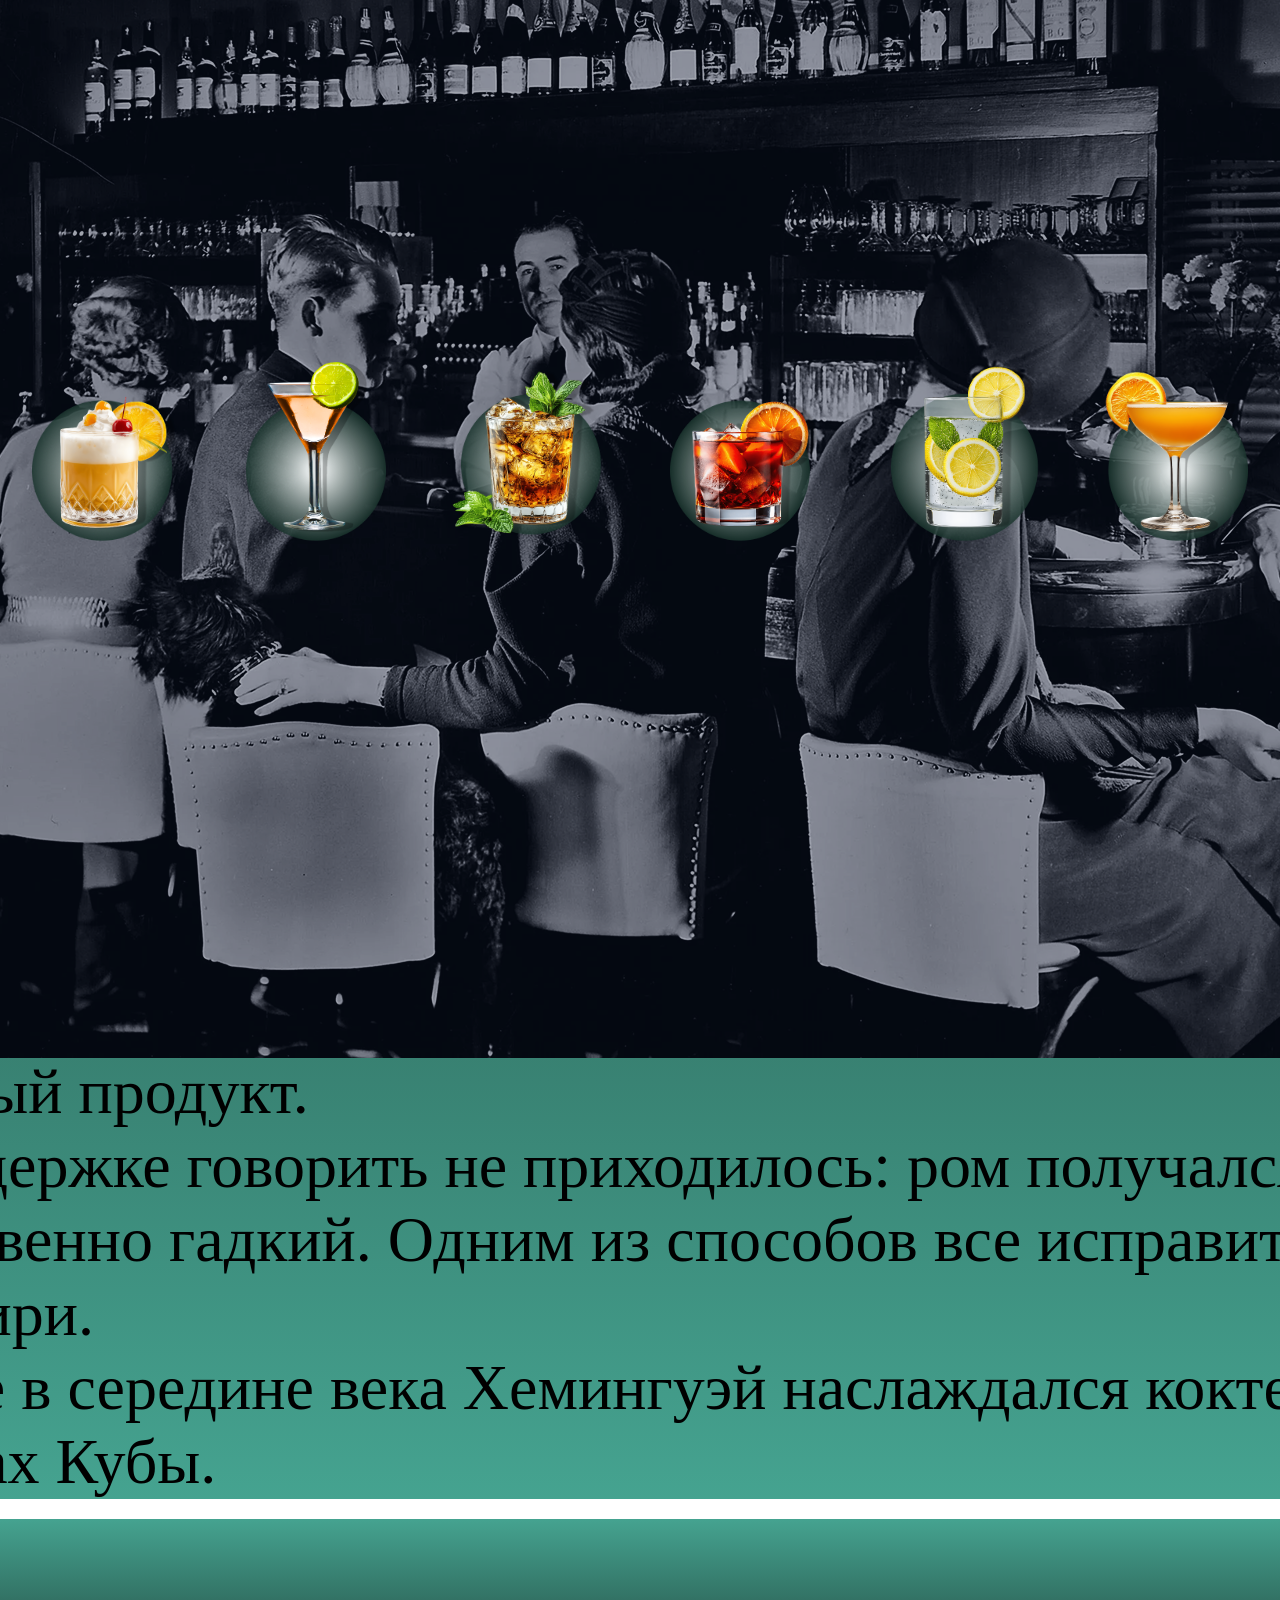
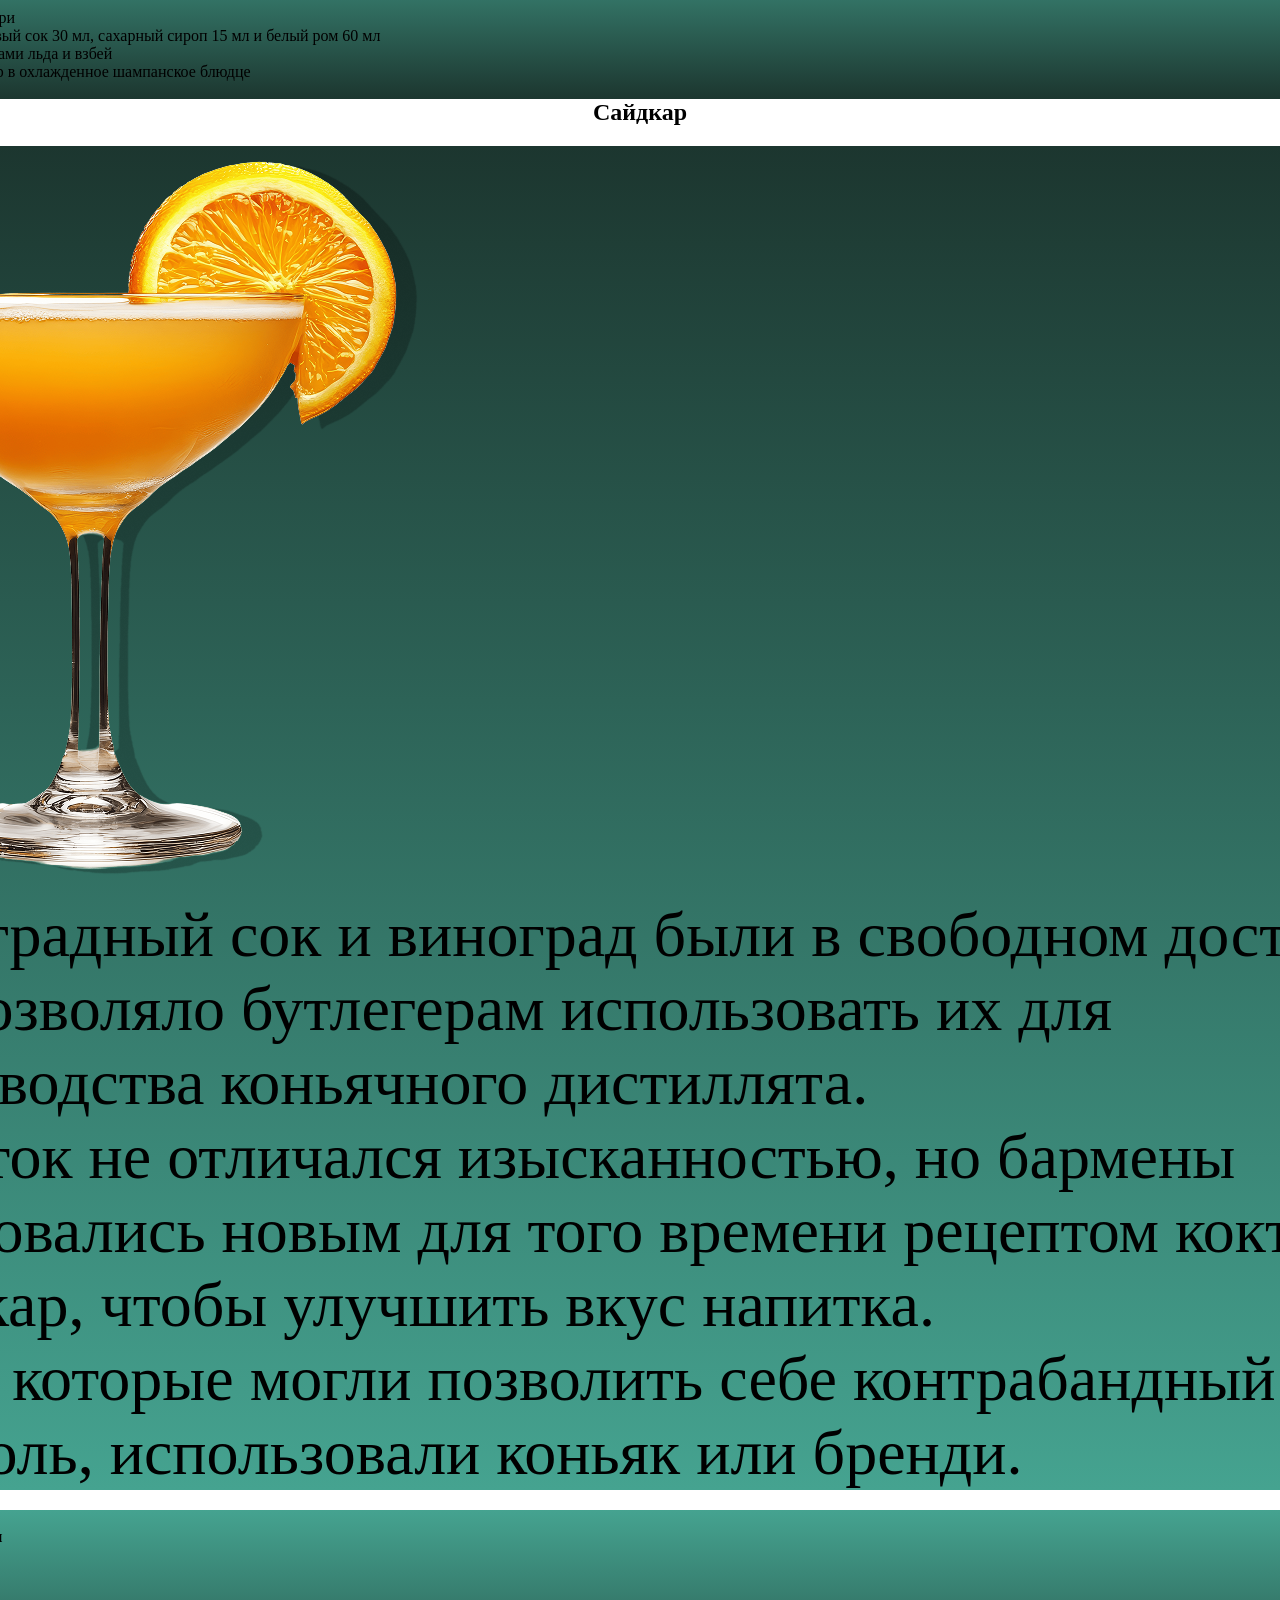
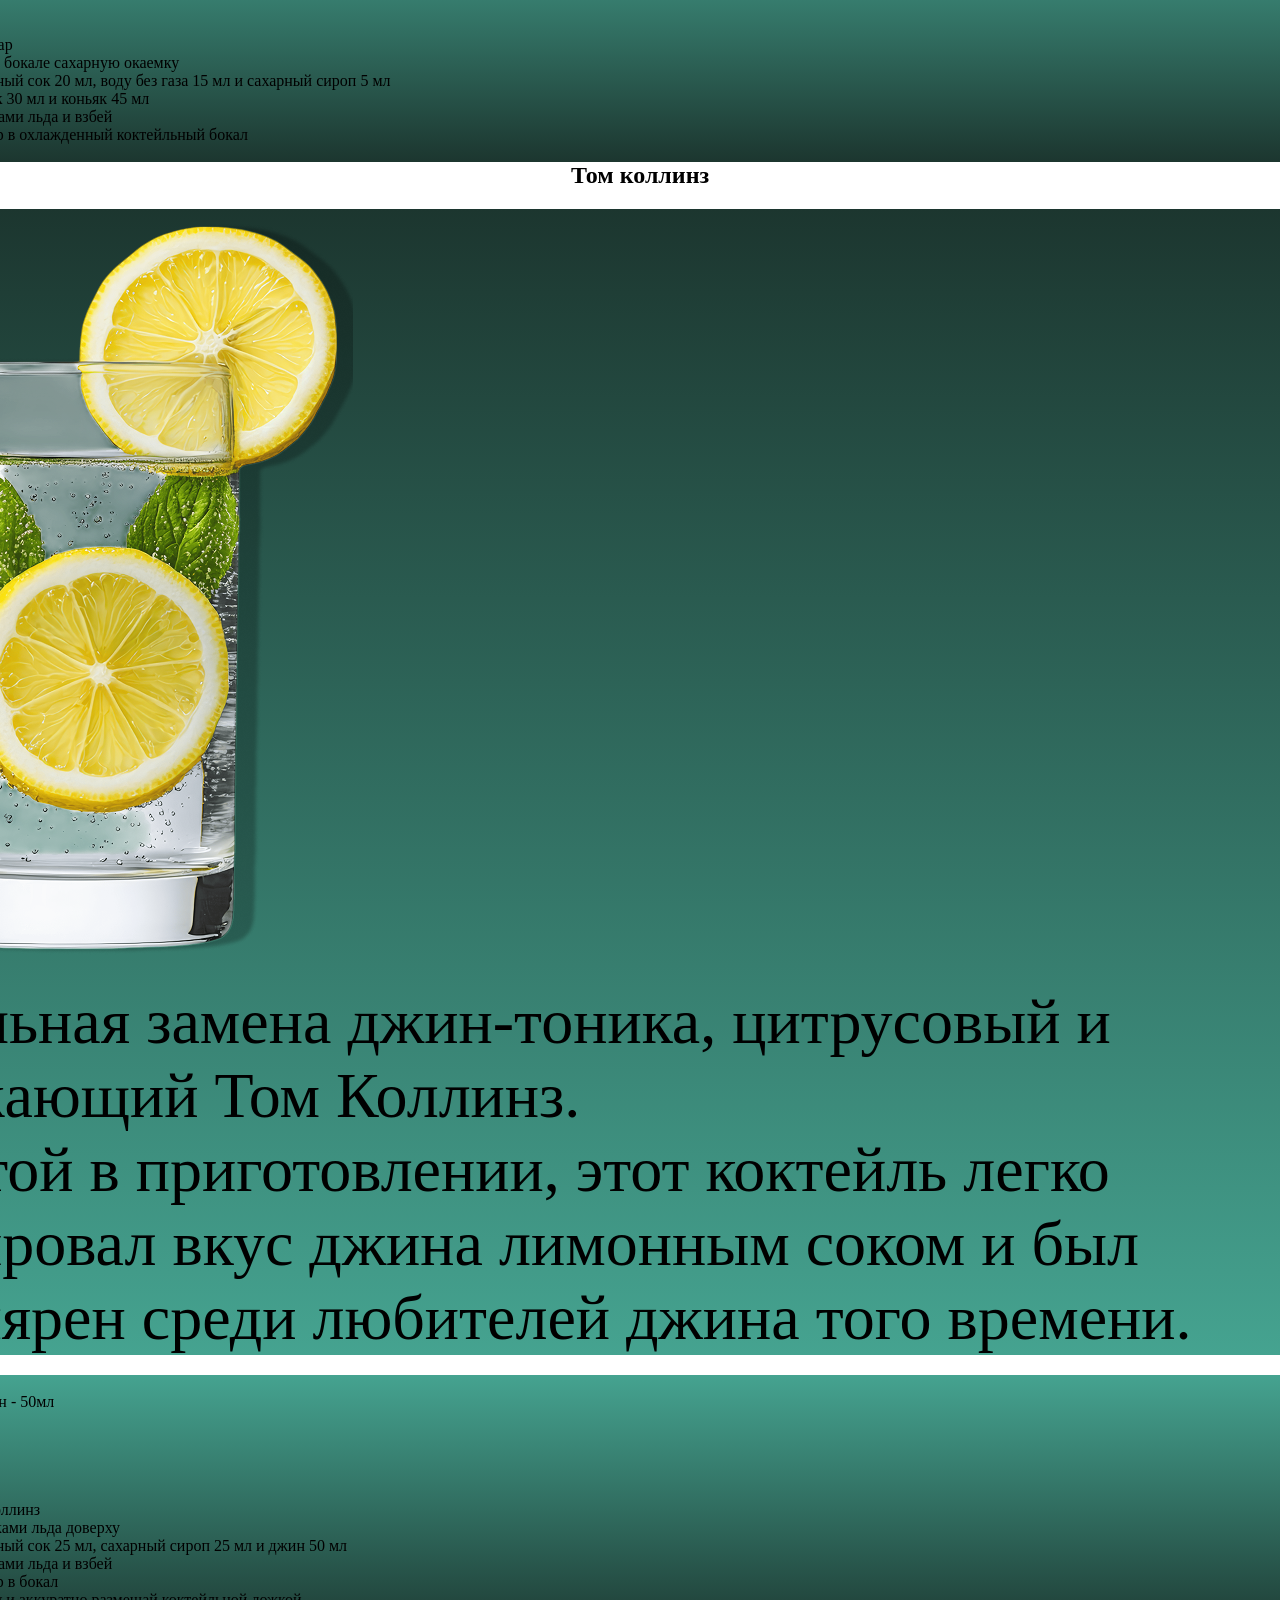
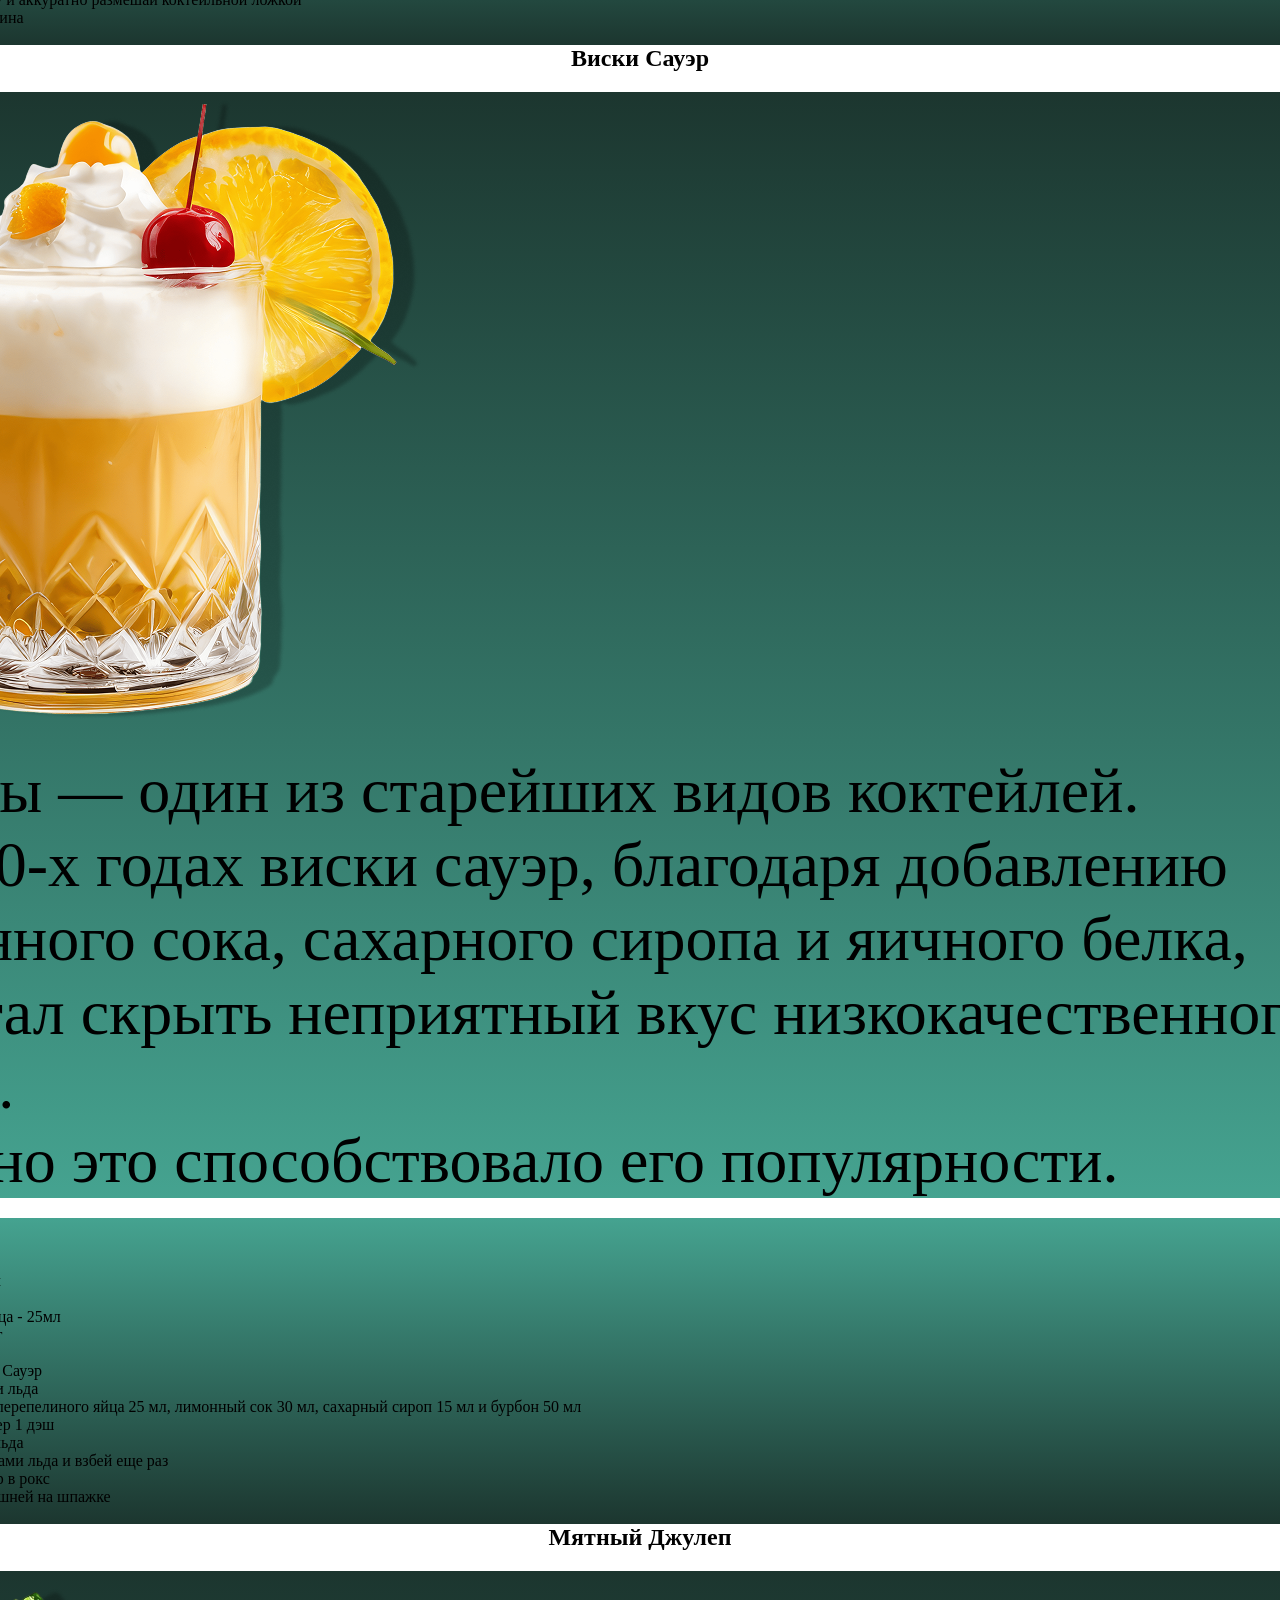
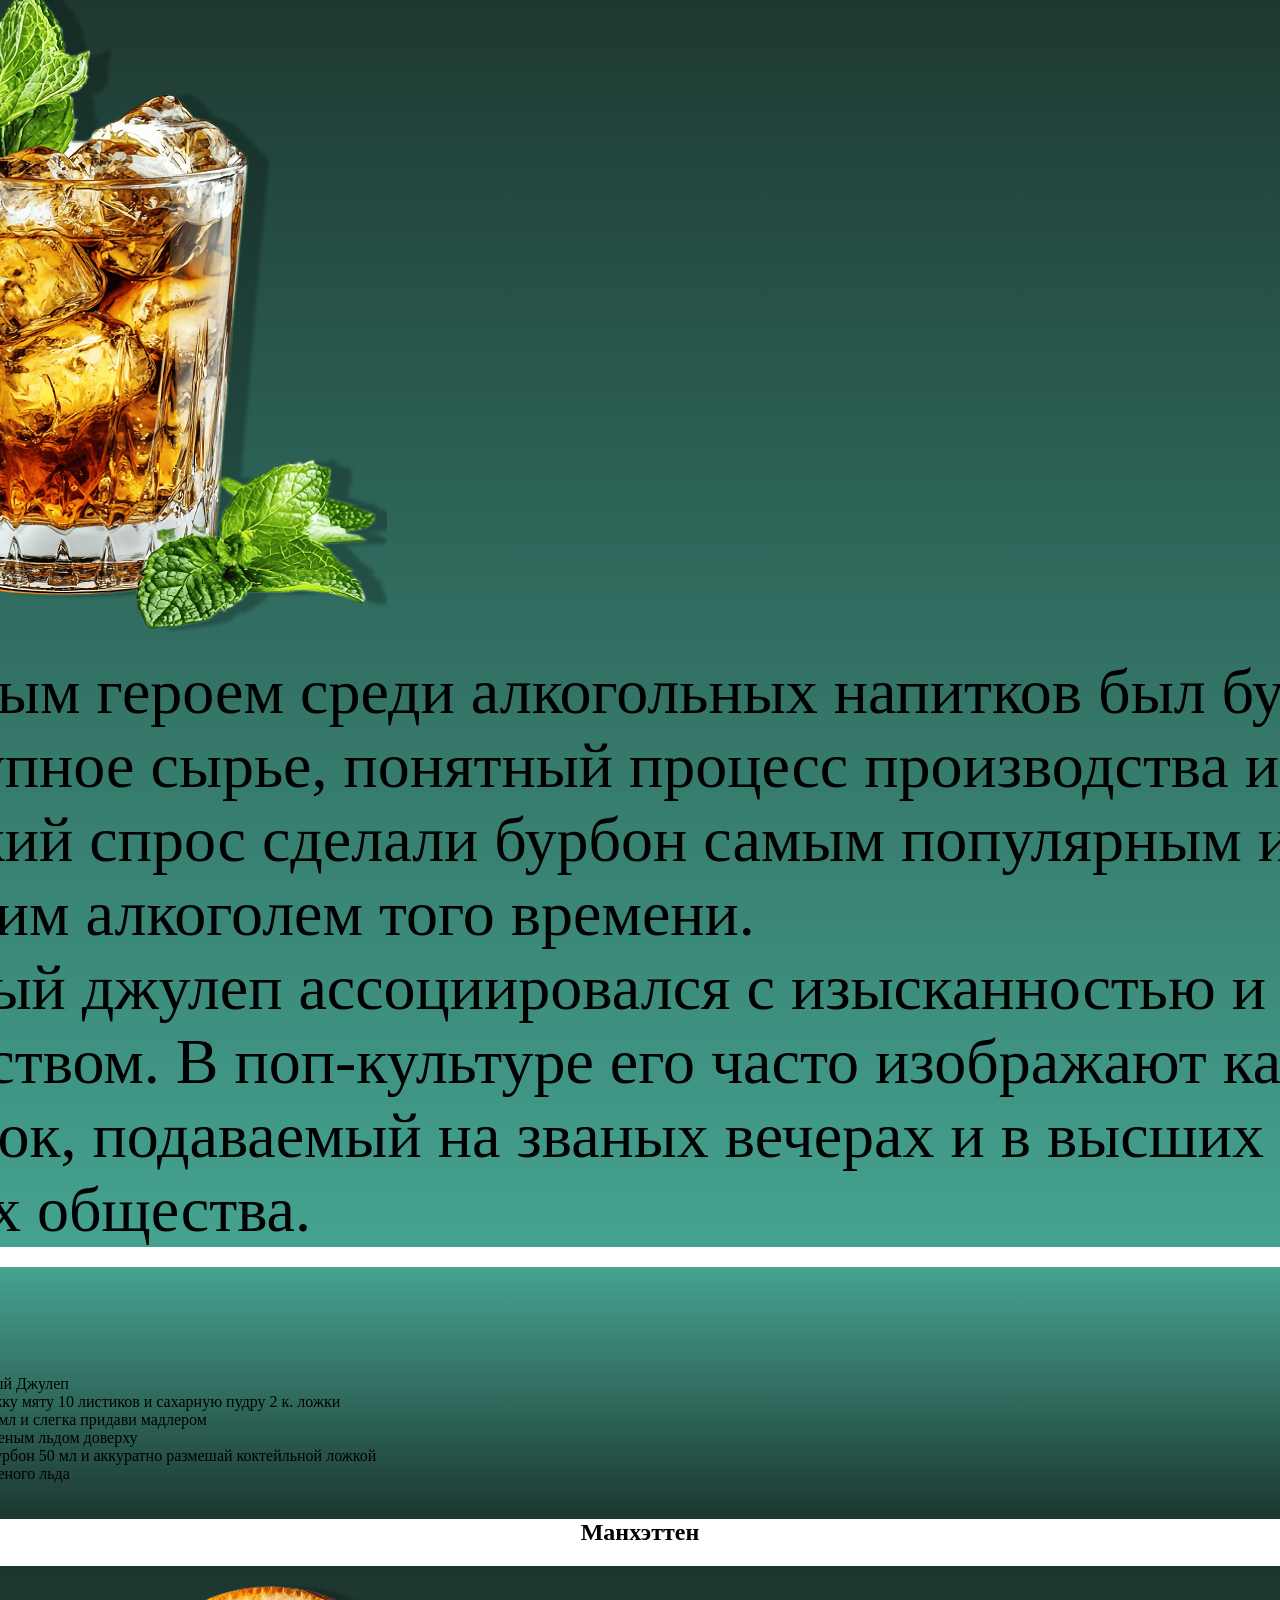
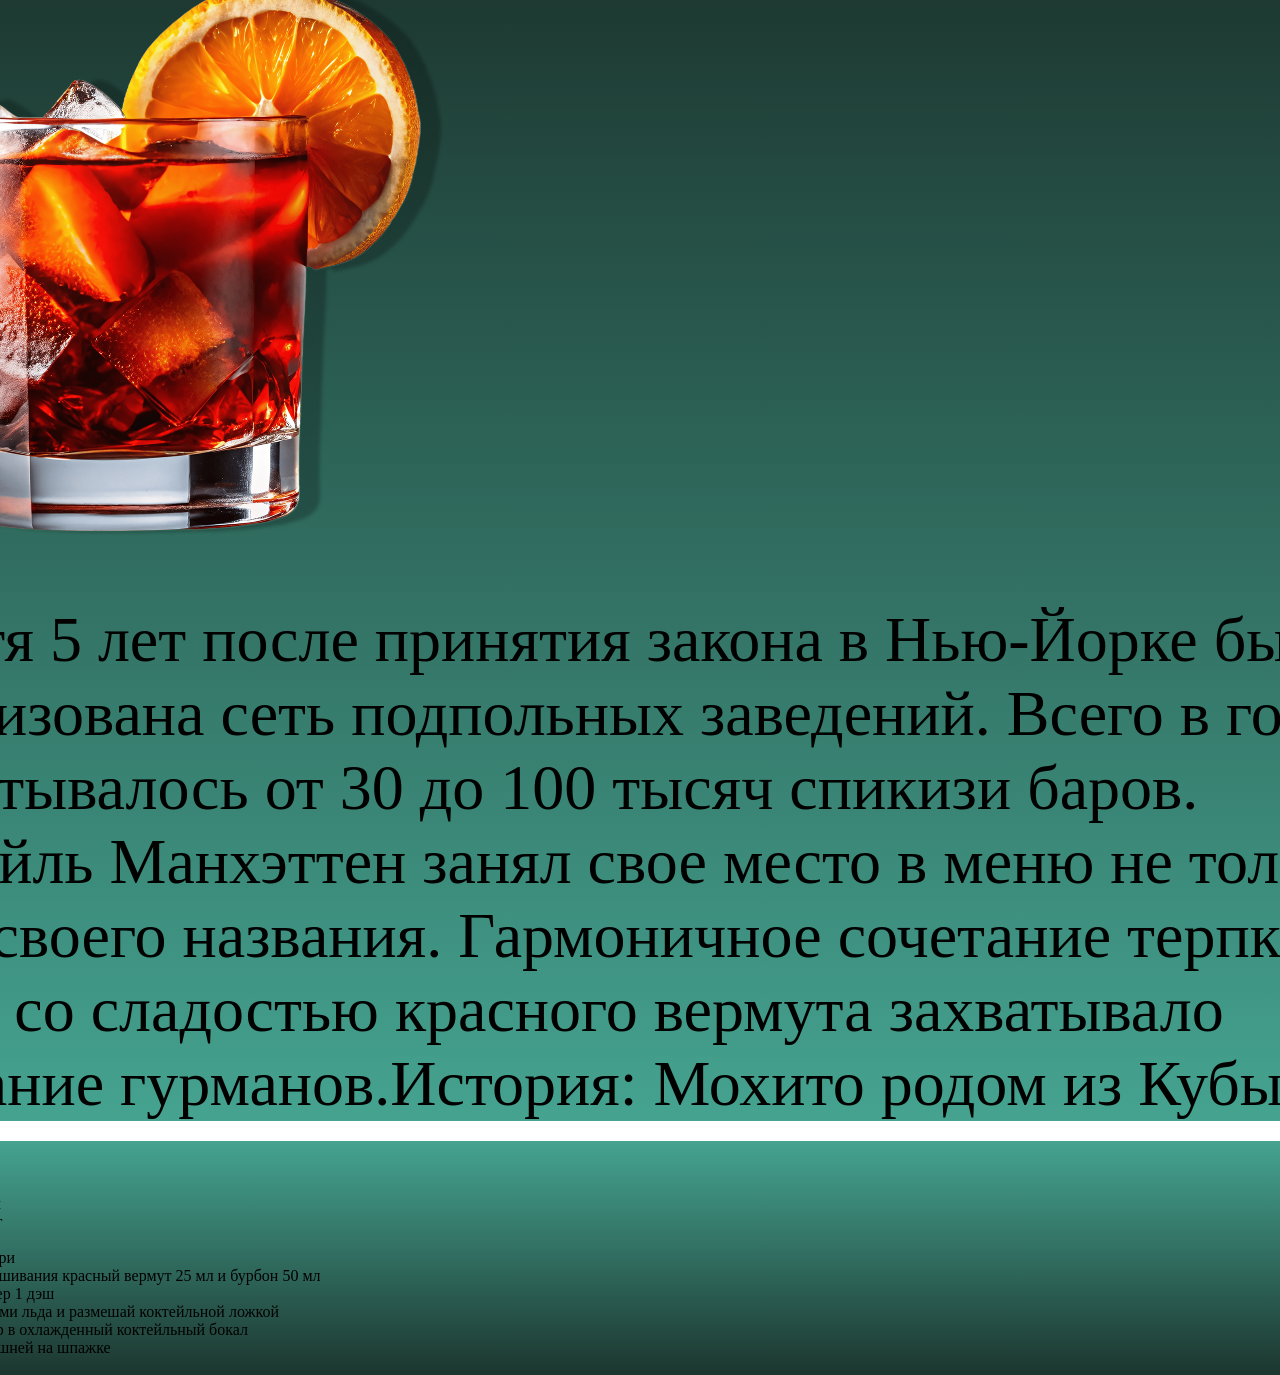
==== cocktail_proj_2/index.html @ baaf3dc7 "cocktail_proj_2" ====
<!DOCTYPE html>
<html lang="en">
<head>
    <meta charset="UTF-8">
    <meta name="viewport"  content="width=device-width, initial-scale=1.0">
    <title>Document</title>
    <link rel="stylesheet" href="../cocktail_proj_2/style.css">
</head>
<body>

    <section class="classic_cocktails_section">
        <img class="background" src="../img/BarBack.png" alt="background">
        <h1>CLASSIC COCKTAILS</h1>
        <div class="cocktails_ring" style="--quantity: 6">
            <div class="cocktail_circle_img" style="--position: 1">
                <img src="../img/classic_cocktails/So.png" alt="cocktail">
            </div>

            <div class="cocktail_circle_img" style="--position: 2">
                <img src="../img/classic_cocktails/Di.png" alt="cocktail">
            </div>

            <div class="cocktail_circle_img" style="--position: 3">
                <img src="../img/classic_cocktails/Ju.png" alt="cocktail">
            </div>

            <div class="cocktail_circle_img" style="--position: 4">
                <img src="../img/classic_cocktails/Ma.png" alt="cocktail">
            </div>

            <div class="cocktail_circle_img" style="--position: 5">
                <img src="../img/classic_cocktails/Tom.png" alt="cocktail">
            </div>

            <div class="cocktail_circle_img" style="--position: 6">
                <img src="../img/classic_cocktails/Side.png" alt="cocktail">
            </div>
        </div>

        <div class="classic_cocktails_about">
            <div class="cocktail_reciep_and_history daiquiri">
                <H2>Дайкири</H2>
                <div class="history">
                    <img class="cocktail_img" src="/img/classic_cocktails/cocktail_M/da_M.png" alt="">
                    <p>Хотя импорт алкоголя и был под запретом, черный рынок процветал. Мелассу, которая используется для
                        производства, ввозить было проще и дешевле, чем готовый продукт.</p>
                    <p>О выдержке говорить не приходилось: ром получался откровенно гадкий. Одним из способов все исправить был
                        Дайкири.</p>
                    <p>А уже в середине века Хемингуэй наслаждался коктейлем в барах Кубы.</p>
                </div>
                <div class="reciep">
                    Ингредиенты
                    <ul>
                        <li>Белый ром  - 60мл</li>
                        <li>Сахарный сироп - 15мл</li>
                        <li>Лаймовый сок - 30мл</li>
                        <li>Лед в кубиках - 200г</li>
                    </ul>
                    Рецепт коктейля Дайкири
                    <ul>
                        <li>
                            Налей в шейкер лаймовый сок 30 мл, сахарный сироп 15 мл и белый ром 60 мл
                        </li>
                        <li>
                            Наполни шейкер кубиками льда и взбей
                        </li>
                        <li>
                            Перелей через стрейнер в охлажденное шампанское блюдце
                        </li>
                    </ul>
                    <img class="decor_img" src="" alt="">
                </div>
            </div>
            <div class="cocktail_reciep_and_history sidecar">
                <H2>Сайдкар</H2>
                <div class="history">
                    <img class="cocktail_img" src="/img/classic_cocktails/cocktail_M/side_M.png" alt="">
                    <p>
                        Виноградный сок и виноград были в свободном доступе, что позволяло бутлегерам
                        использовать их для производства коньячного дистиллята.
                    </p>
                    <p>
                        Напиток не отличался изысканностью, но
                        бармены пользовались новым для того времени рецептом коктейля Сайдкар, чтобы улучшить вкус
                        напитка.
                    </p>
                    <p>
                        Бары, которые могли позволить себе контрабандный алкоголь, использовали коньяк или бренди.
                    </p>
                </div>
                <div class="reciep">
                    Ингредиенты
                    <ul>
                        <li>Коньяк Hennessy - 45мл</li>
                        <li>Трипл сек - 30мл</li>
                        <li>Сахарный сироп - 5мл</li>
                        <li>Лимонный сок - 20мл</li>
                        <li>Сахарный сироп - 5мл</li>
                        <li>Лед в кубиках - 200г</li>
                    </ul>
                    Рецепт коктейля Сайдкар
                    <ul class="steps"><li>Сделай на коктейльном бокале сахарную окаемку</li><li>Налей в шейкер лимонный cок 20 мл, воду без газа 15 мл и сахарный сироп 5 мл </li><li>Добавь ликер трипл сек 30 мл и коньяк 45 мл</li><li>Наполни шейкер кубиками льда и взбей</li><li>Перелей через стрейнер в охлажденный коктейльный бокал</li></ul>
                    <img class="decor_img" src="" alt="">
                </div>
            </div>
            <div class="cocktail_reciep_and_history tom_collins">
                <H2>Том коллинз</H2>
                <div class="history">
                    <img class="cocktail_img" src="/img/classic_cocktails/cocktail_M/tom_M.png" alt="">
                    <p>Идеальная замена джин-тоника, цитрусовый и освежающий Том Коллинз.</p>
                    <p>Простой в приготовлении, этот коктейль легко маскировал вкус джина лимонным соком и был популярен среди любителей джина того времени.</p>
                </div>
                <div class="reciep">
                    Ингредиенты
                    <ul>
                        <li>Лондонский сухой джин - 50мл</li>
                        <li>Сахарный сироп - 25мл</li>
                        <li>Лимонный сок - 25мл</li>
                        <li>Содовая- 100мл</li>
                        <li>Апельсин - 30мл</li>
                        <li>Лед в кубиках - 380г</li>
                    </ul>
                    Рецепт коктейля Том коллинз
                    <ul class="steps"><li>Наполни коллинз кубиками льда доверху </li><li>Налей в шейкер лимонный сок 25 мл, сахарный сироп 25 мл и джин 50 мл</li><li>Наполни шейкер кубиками льда и взбей</li><li>Перелей через стрейнер в бокал</li><li>Долей содовую доверху и аккуратно размешай коктейльной ложкой</li><li>Укрась кружком апельсина</li></ul>
                    <img class="decor_img" src="" alt="">
                </div>
            </div>
            <div class="cocktail_reciep_and_history whiskeySour">
                <H2>Виски Сауэр</H2>
                <div class="history">
                    <img class="cocktail_img" src="/img/classic_cocktails/cocktail_M/so_M.png" alt="">
                    <p>Сауэры — один из старейших видов коктейлей.</p>
                    <p>В 1920-х годах виски сауэр, благодаря добавлению лимонного
                        сока, сахарного сиропа и яичного белка, помогал скрыть неприятный вкус низкокачественного виски.</p>
                    <p>Именно это
                        способствовало его популярности.</p>
                </div>
                <div class="reciep">
                    Ингредиенты
                    <ul>
                        <li>Бурбон - 50мл</li>
                        <li>Сахарный сироп - 15мл</li>
                        <li>Ангостура биттер - 1мл</li>
                        <li>Лаймовый сок - 30мл</li>
                        <li>Белок перепелиного яйца - 25мл</li>
                        <li>Коктейльная вишня - 5г</li>
                        <li>Лед в кубиках - 320г</li>
                    </ul>
                    Рецепт коктейля Виски Сауэр
                    <ul class="steps"><li>Наполни рокс кубиками льда</li><li>Налей в шейкер белок перепелиного яйца 25 мл, лимонный сок 30 мл, сахарный сироп 15 мл и бурбон 50 мл</li><li>Добавь ангостуру биттер 1 дэш </li><li>Тщательно взбей безо льда</li><li>Наполни шейкер кубиками льда и взбей еще раз</li><li>Перелей через стрейнер в рокс</li><li>Укрась коктейльной вишней на шпажке</li></ul>
                    <img class="decor_img" src="" alt="">
                </div>
            </div>
            <div class="cocktail_reciep_and_history mint_julep">
                <H2>Мятный Джулеп</H2>
                <div class="history">
                    <img class="cocktail_img" src="/img/classic_cocktails/cocktail_M/ju_M.png" alt="">
                    <p>Главным героем среди алкогольных напитков был бурбон. Доступное сырье, понятный
                        процесс производства и высокий спрос сделали бурбон самым популярным и дорогим алкоголем того
                        времени.</p>
                    <p>Мятный джулеп ассоциировался с изысканностью и богатством. В поп-культуре его часто изображают
                        как напиток, подаваемый на званых вечерах и в высших кругах общества.</p>
                </div>
                <div class="reciep">
                    Ингредиенты
                    <ul>
                        <li>Бурбон - 50мл</li>
                        <li>Вода без газа - 10мл</li>
                        <li>Мята - 3г</li>
                        <li>Сахарная пудра - 10г</li>
                        <li>Дробленый лед - 150г</li>
                    </ul>
                    Рецепт коктейля Мятный Джулеп
                    <ul class="steps"><li>Положи в медную кружку мяту 10 листиков и сахарную пудру 2 к. ложки </li><li>Налей воду без газа 10 мл и слегка придави мадлером</li><li>Наполни кружку дробленым льдом доверху</li><li>Налей выдержанный бурбон 50 мл и аккуратно размешай коктейльной ложкой</li><li>Досыпь немного дробленого льда</li><li>Укрась веточкой мяты</li></ul>
                    <img class="decor_img" src="" alt="">
                </div>
            </div>
            <div class="cocktail_reciep_and_history manhattan">
                <H2>Манхэттен</H2>
                <div class="history">
                    <img class="cocktail_img" src="/img/classic_cocktails/cocktail_M/ma_M.png" alt="">
                    <p>Спустя 5 лет после принятия закона в Нью-Йорке была организована сеть подпольных заведений. Всего в городе
                        насчитывалось от 30 до 100 тысяч спикизи баров.
                    </p>
                    <p>
                        Коктейль Манхэттен занял свое место в меню не только из-за своего названия. Гармоничное сочетание терпкого
                        виски со сладостью красного вермута захватывало внимание гурманов.История: Мохито родом из Кубы...
                    </p>
                </div>
                <div class="reciep">
                    Ингредиенты
                    <ul>
                        <li>Бурбон  - 50мл</li>
                        <li>Красный вермут - 25мл</li>
                        <li>Ангостура биттер - 1мл</li>
                        <li>Коктейльная вишня - 5г</li>
                        <li>Лел в кубиках - 300г</li>
                    </ul>
                    Рецепт коктейля Дайкири
                    <ul class="steps"><li>Налей в стакан для смешивания красный вермут 25 мл и бурбон 50 мл</li><li>Добавь ангостуру биттер 1 дэш</li><li>Наполни стакан кубиками льда и размешай коктейльной ложкой</li><li>Перелей через стрейнер в охлажденный коктейльный бокал</li><li>Укрась коктейльной вишней на шпажке</li></ul>
                    <img class="decor_img" src="" alt="">
                </div>
            </div>
        </div>

    </section>
    <section class="movie_cocktails_section">
        <div class="coffee_beans">
            <!-- <img src="../img/cocktail_proj_img/Coffee-Beans.png" alt="coffee_beans"> -->
        </div>
        <article class="movie_cocktail name">
            <h2></h2>
            <img src="" alt=""><img src="" alt="">
        </article>

        <article class="movie_cocktail name">
            <h2></h2>
            <img src="" alt=""><img src="" alt="">
        </article>
    </section>
    <script src="/cocktail_proj_2/script.js"></script>
</body>
</html>
---- cocktail_proj_2/style.css ----
*{
    margin: 0;
    padding: 0;
    box-sizing: border-box;
}

:root{

}
body{



}

.h1{


}

.classic_cocktails_section{
    background-color: rgba(11, 22, 42, 1);
    width: 100%;
    height: 100vh;




}
.background{
    position: absolute;
    transform: translate(-50%, -50%);
    left: 50%;
    top: 50%;
    z-index: 1;
}

.cocktails_ring{
    position: absolute;
    z-index: 2;
    transform: translate(-50%, -50%);
    width: 100%;
    left: 50%;
    top: 50%;
    display: flex;
    align-items: flex-end;


}

@keyframes autoRun{

}

.cocktail_circle_img{
    margin: 2em;
}


.cocktail_circle_img img{
    width: 100%;
    height: 100%;
    object-fit: cover;
}

.cocktail_circle_img:hover{

}

.cocktail_reciep_and_history{

    display: flex;
    align-items: center;
    flex-direction: column;
    gap: 20px;

}

.history,
.reciep{
    width: 1600px;
}

.history{
    background: linear-gradient(to bottom,rgba(28, 54, 47, 1), rgba(69, 163, 144, 1));
    font-size: 4rem;
}

.reciep{
    background: linear-gradient(to top,rgba(28, 54, 47, 1), rgba(69, 163, 144, 1));

}

@media (width >= 1600px){
    
}
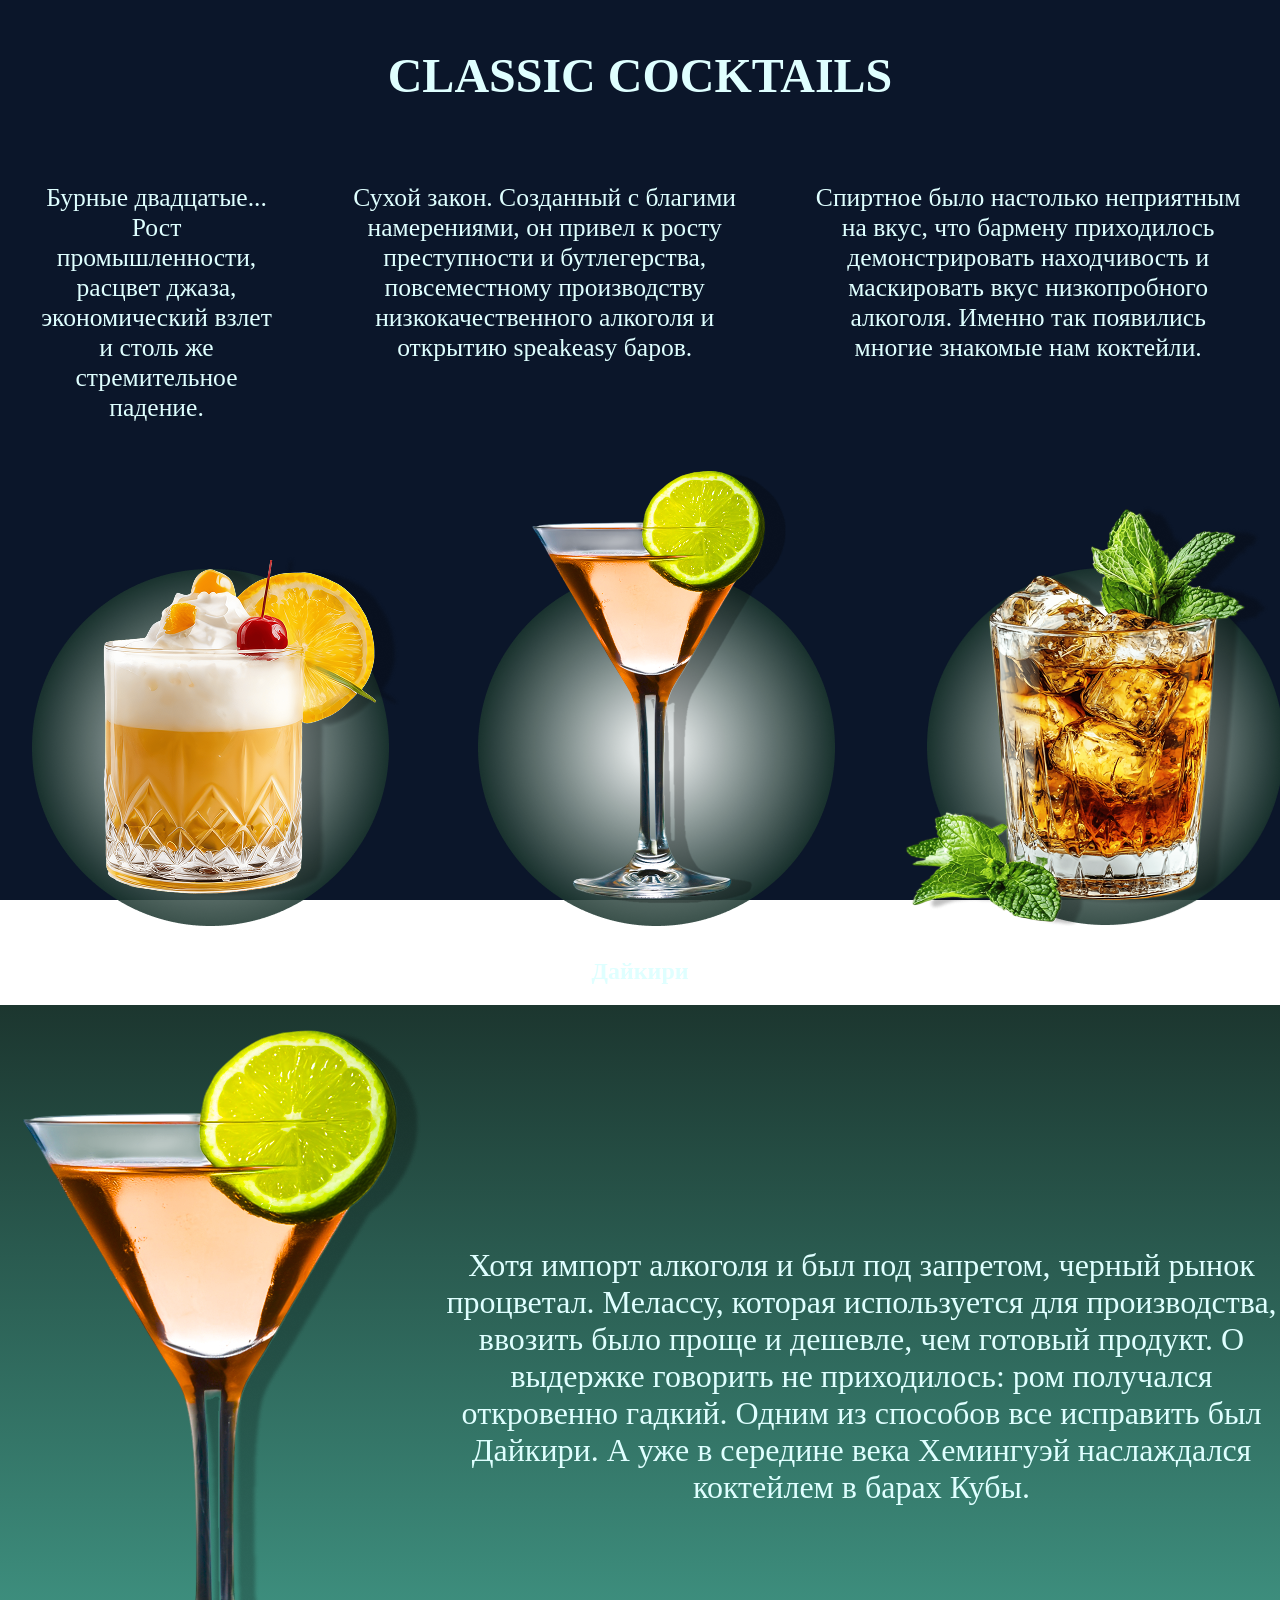
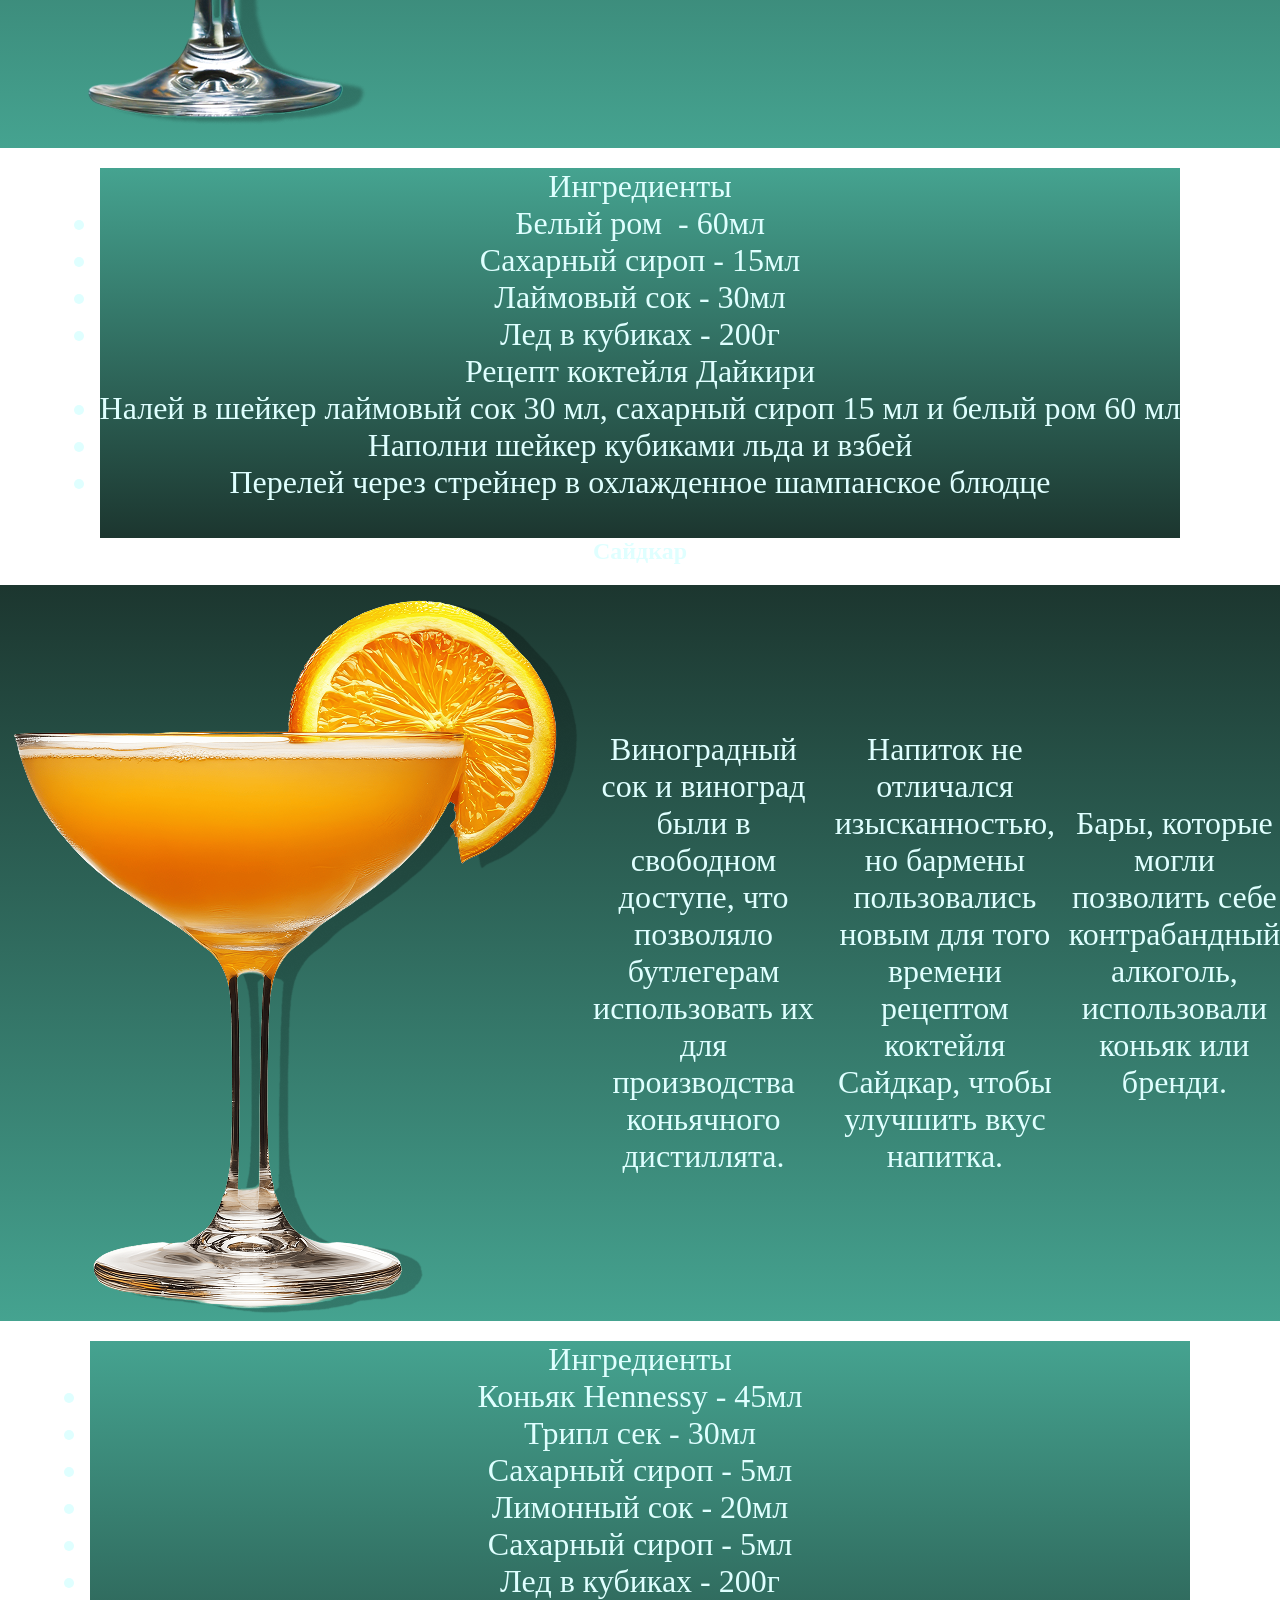
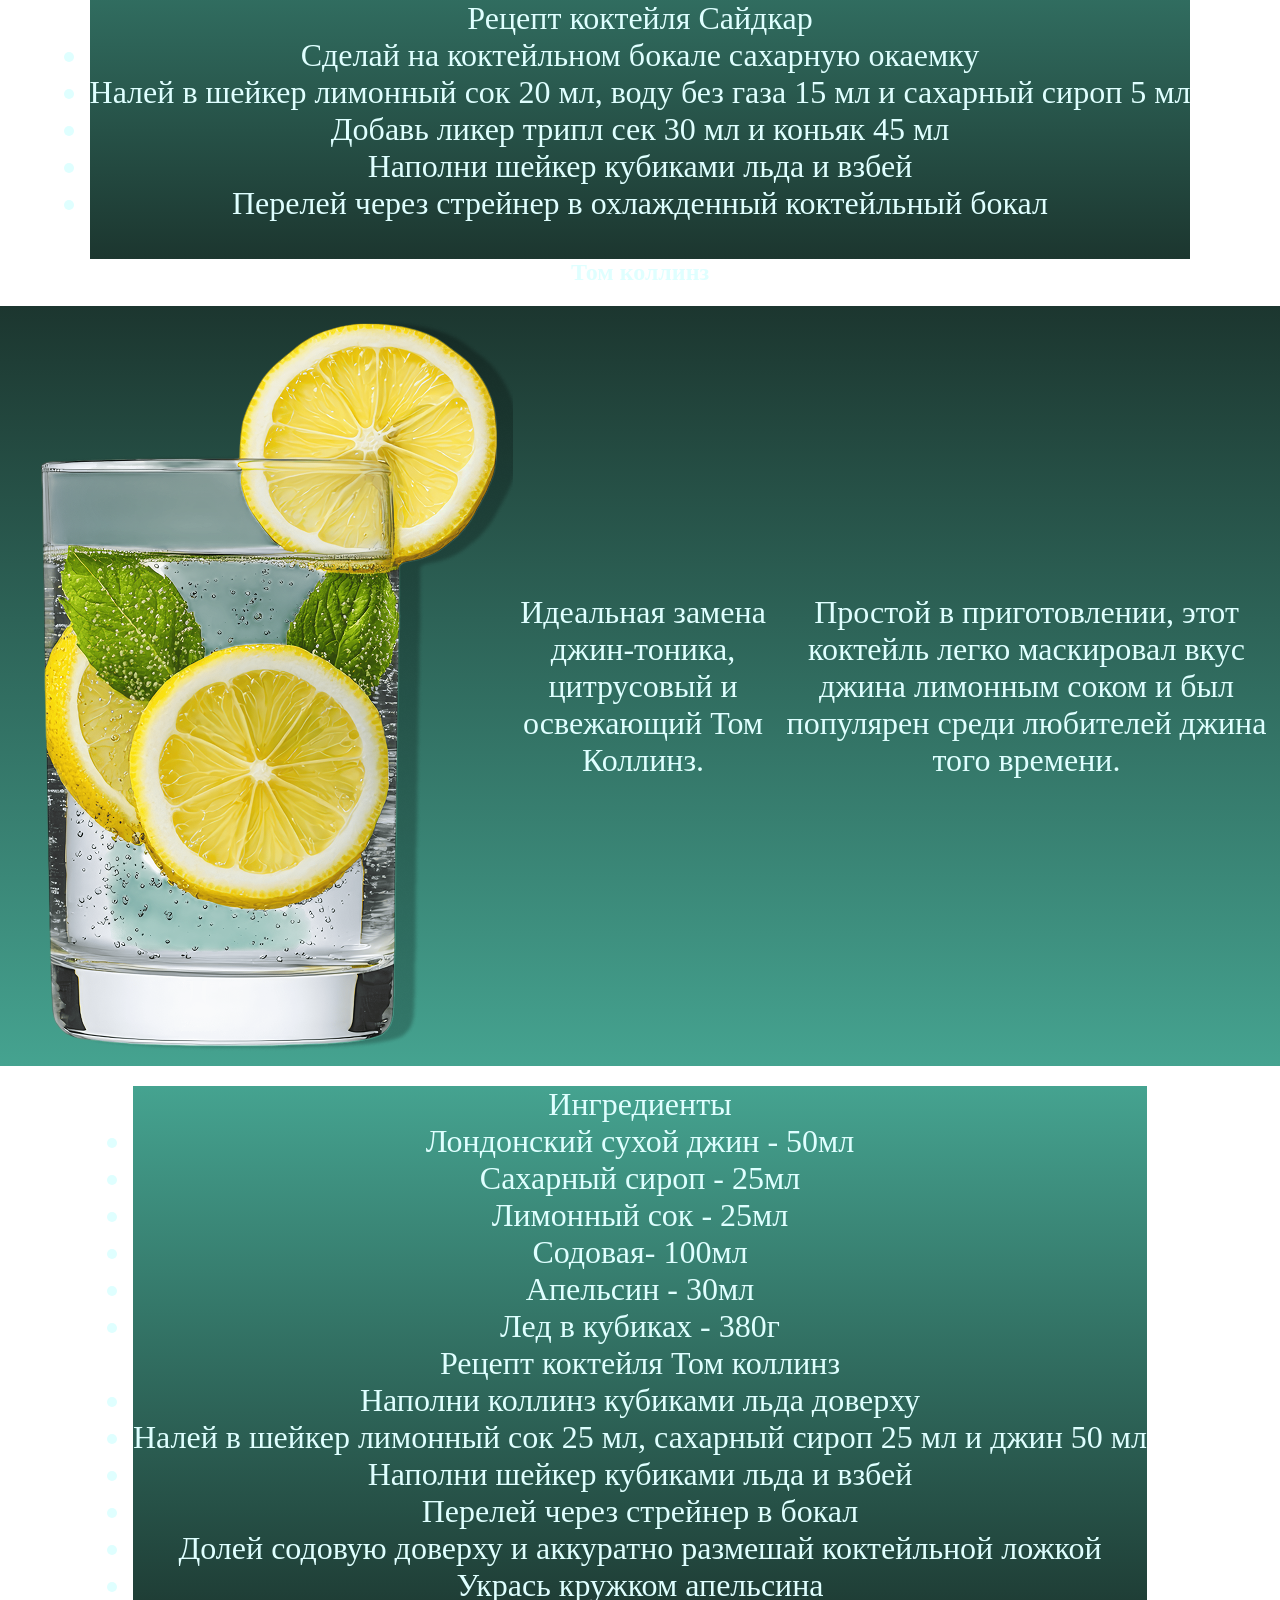
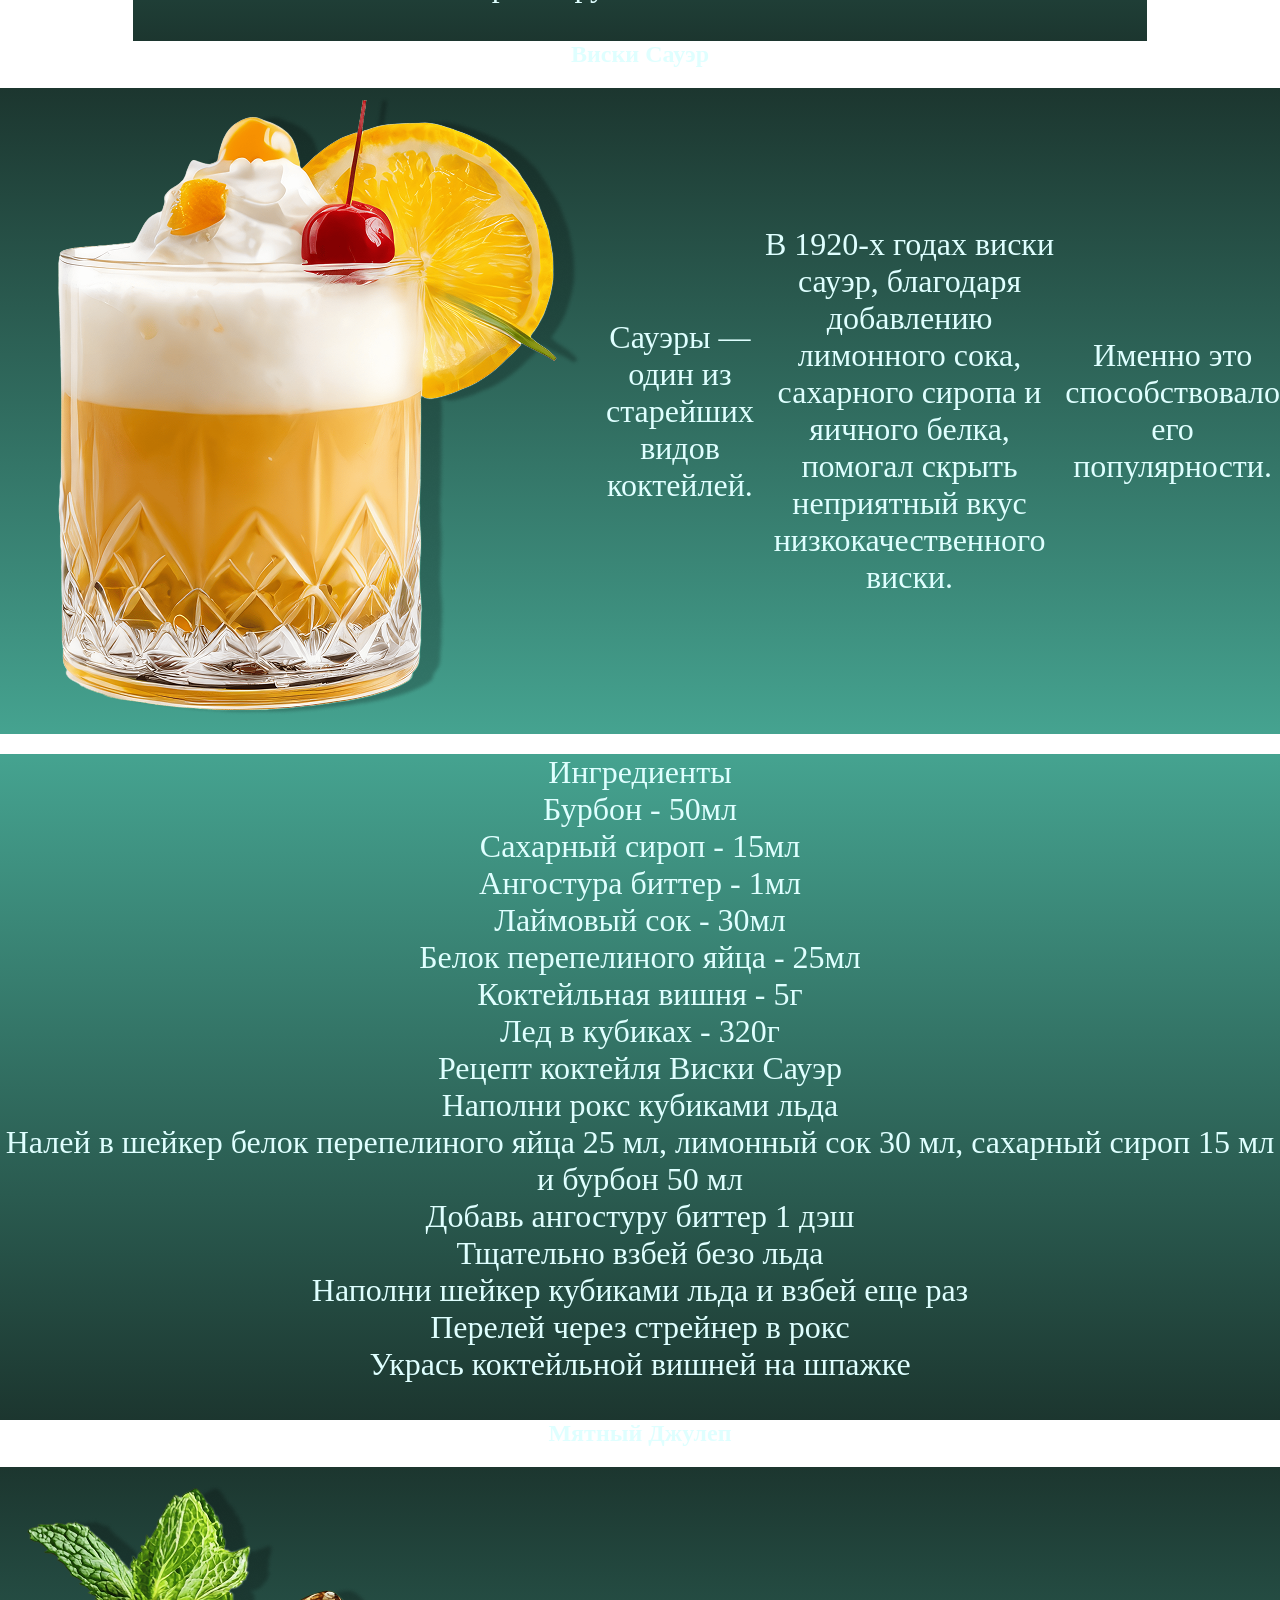
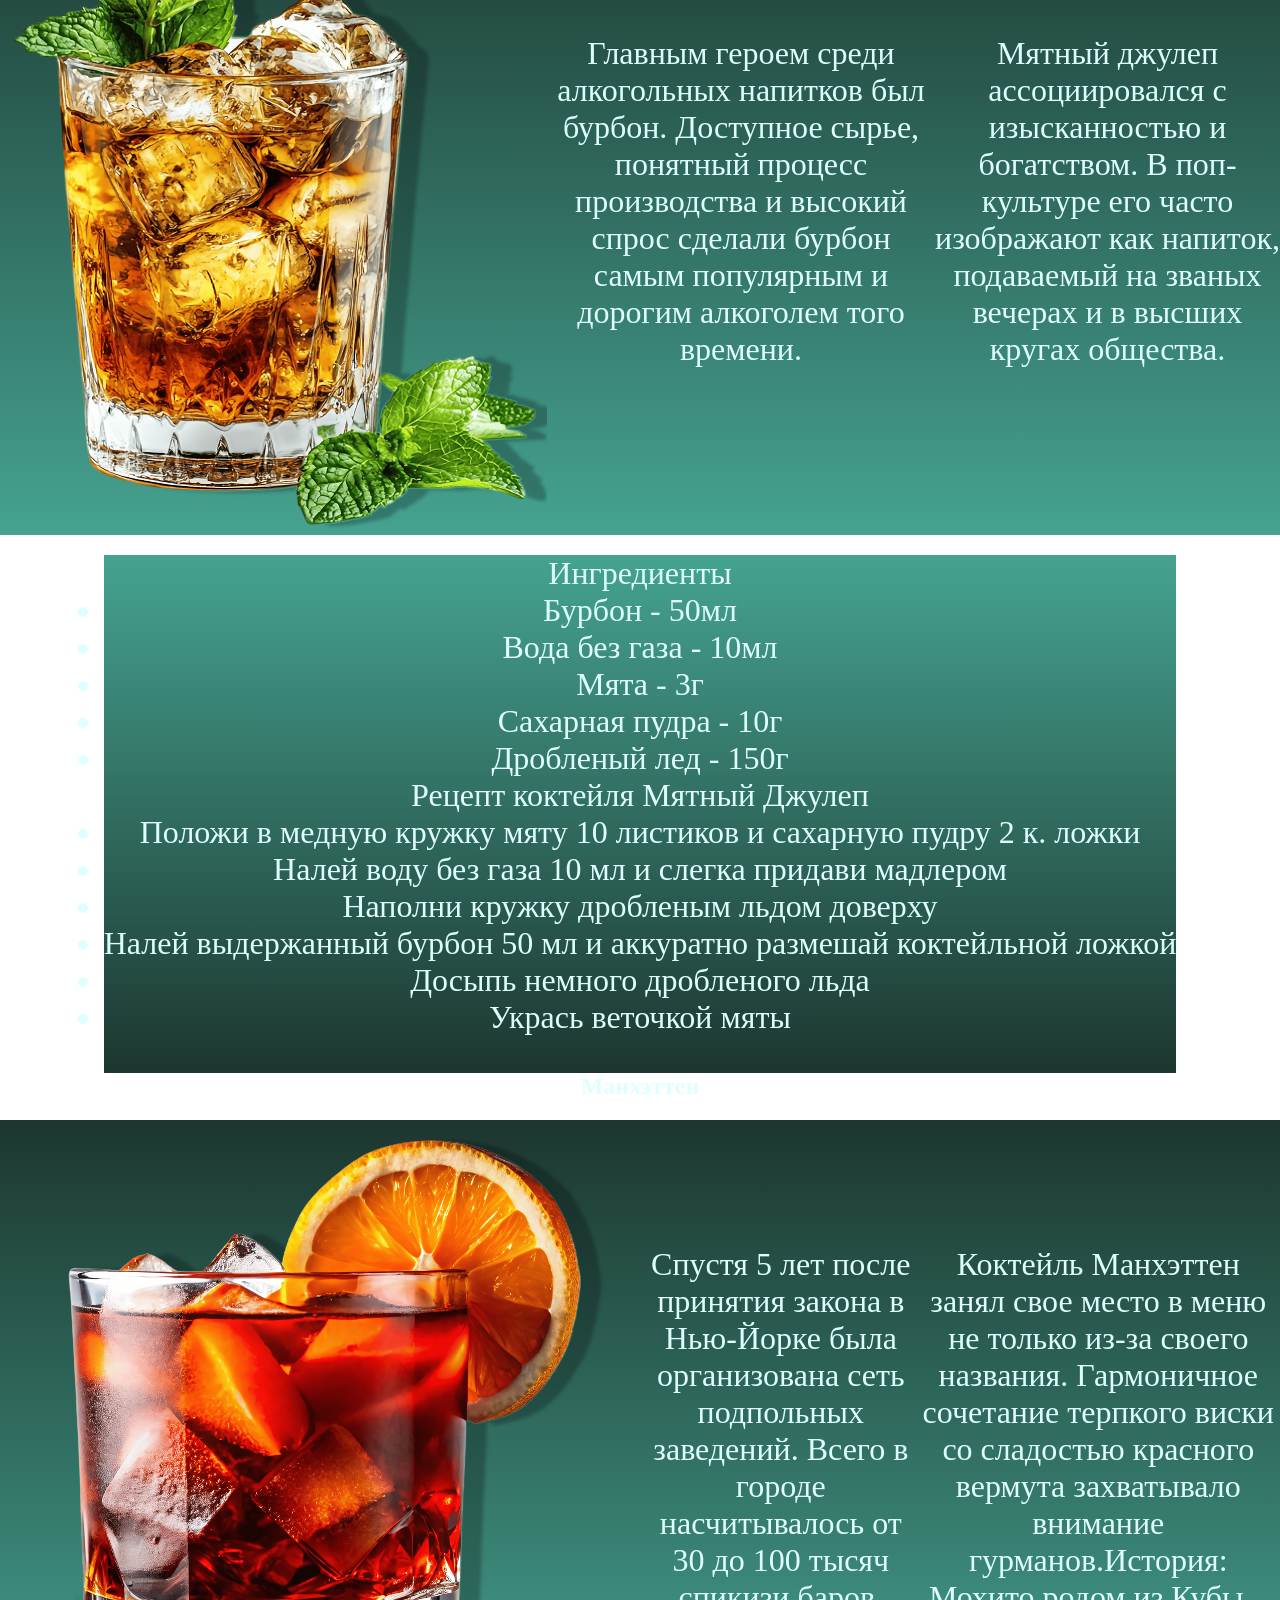
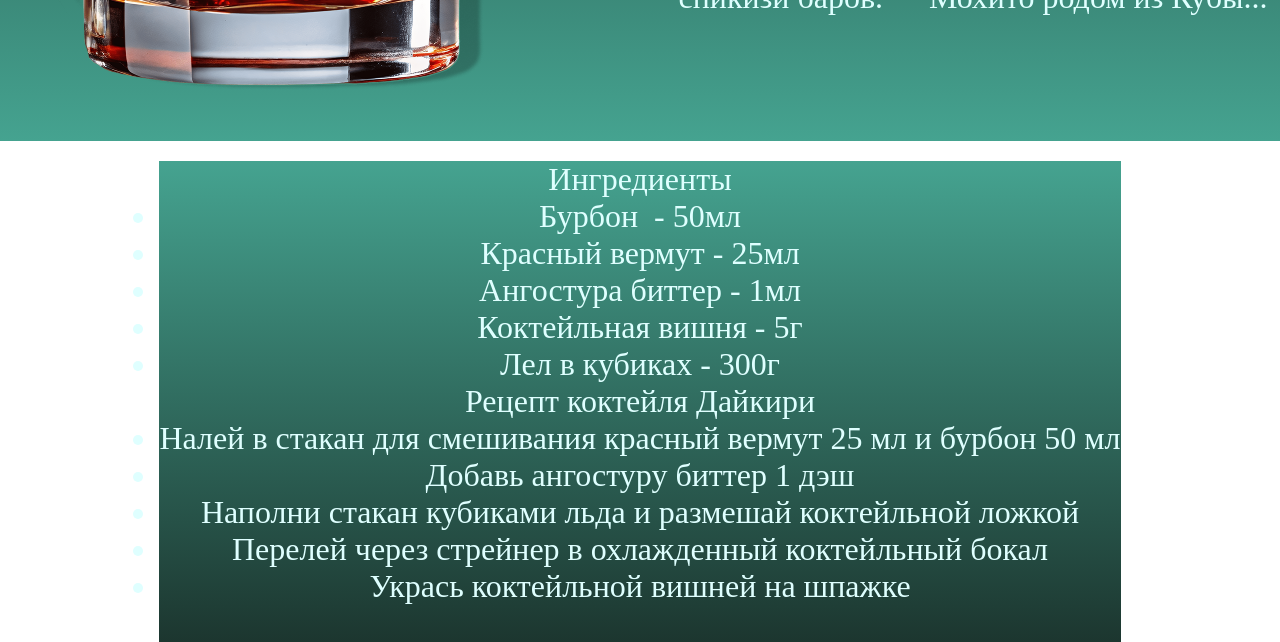
==== commit c6b717e4: "new" ====
--- a/cocktail_proj_2/index.html
+++ b/cocktail_proj_2/index.html
@@ -9,8 +9,22 @@
 <body>
 
     <section class="classic_cocktails_section">
-        <img class="background" src="../img/BarBack.png" alt="background">
+
         <h1>CLASSIC COCKTAILS</h1>
+        <article class="prohibition_section__information_module">
+            <p class="prohibition_text__information">
+              Бурные двадцатые... Рост промышленности, расцвет джаза, экономический взлет и столь же стремительное
+              падение.
+            </p>
+            <p class="prohibition_text__information">
+              Сухой закон. Созданный с благими намерениями, он привел к росту преступности и бутлегерства, повсеместному
+              производству низкокачественного алкоголя и открытию speakeasy баров.
+            </p>
+            <p class="prohibition_text__information">
+              Спиртное было настолько неприятным на вкус, что бармену приходилось демонстрировать находчивость и маскировать
+              вкус низкопробного алкоголя. Именно так появились многие знакомые нам коктейли.
+            </p>
+        </article>
         <div class="cocktails_ring" style="--quantity: 6">
             <div class="cocktail_circle_img" style="--position: 1">
                 <img src="../img/classic_cocktails/So.png" alt="cocktail">
@@ -42,11 +56,11 @@
                 <H2>Дайкири</H2>
                 <div class="history">
                     <img class="cocktail_img" src="/img/classic_cocktails/cocktail_M/da_M.png" alt="">
-                    <p>Хотя импорт алкоголя и был под запретом, черный рынок процветал. Мелассу, которая используется для
-                        производства, ввозить было проще и дешевле, чем готовый продукт.</p>
-                    <p>О выдержке говорить не приходилось: ром получался откровенно гадкий. Одним из способов все исправить был
-                        Дайкири.</p>
-                    <p>А уже в середине века Хемингуэй наслаждался коктейлем в барах Кубы.</p>
+                    Хотя импорт алкоголя и был под запретом, черный рынок процветал. Мелассу, которая используется для
+                        производства, ввозить было проще и дешевле, чем готовый продукт.
+                    О выдержке говорить не приходилось: ром получался откровенно гадкий. Одним из способов все исправить был
+                        Дайкири.
+                    А уже в середине века Хемингуэй наслаждался коктейлем в барах Кубы.
                 </div>
                 <div class="reciep">
                     Ингредиенты
--- a/cocktail_proj_2/style.css
+++ b/cocktail_proj_2/style.css
@@ -9,39 +9,62 @@
 }
 body{
 
+    overflow-x: hidden;
+    color: rgb(223, 255, 255);
+
 
 
 }
 
-.h1{
+h1{
+
+    font-weight: bold;
+    text-align: center;
+    text-transform: uppercase;
+    font-size: clamp(1.5rem, 5vw, 3rem);
+    margin: 3rem;
+
 
 
 }
 
 .classic_cocktails_section{
+    display: flex;
+    flex-direction: column;
+    background: url('../img/barBack.png');
+    background-position: center center;
+    background-repeat: no-repeat;
     background-color: rgba(11, 22, 42, 1);
-    width: 100%;
+    position: relative;
     height: 100vh;
+    width: 100vw;
+}
+.prohibition_section__information_module{
+    display: flex;
+    text-align: center;
+}
+
+.prohibition_text__information{
+    margin: 2rem;
+    font-size: 2vw
+}
+.classic_cocktails_about{
+    width: inherit;
+    position: relative;
+}
+/* .background{
+    position: absolute;
+    align-items: center;
+    justify-content: center;
+    min-width: 320px;
+    transform: translate(-50%, -50%);
+    inset: 50% 0 0 50%;
+    z-index: 1;
+} */
+
+.cocktails_ring{
 
 
-
-
-}
-.background{
-    position: absolute;
-    transform: translate(-50%, -50%);
-    left: 50%;
-    top: 50%;
-    z-index: 1;
-}
-
-.cocktails_ring{
-    position: absolute;
-    z-index: 2;
-    transform: translate(-50%, -50%);
-    width: 100%;
-    left: 50%;
-    top: 50%;
     display: flex;
     align-items: flex-end;
 
@@ -53,13 +76,14 @@
 }
 
 .cocktail_circle_img{
-    margin: 2em;
+    margin: 0 2rem 2rem 2rem;
+    width: 100%;
+
 }
 
 
 .cocktail_circle_img img{
-    width: 100%;
-    height: 100%;
+    display: block;
     object-fit: cover;
 }
 
@@ -70,6 +94,7 @@
 .cocktail_reciep_and_history{
 
     display: flex;
+    position: relative;
     align-items: center;
     flex-direction: column;
     gap: 20px;
@@ -78,12 +103,16 @@
 
 .history,
 .reciep{
-    width: 1600px;
+    font-size: 2em;
+    text-align: center;
+    justify-content: center;
+    align-items: center;
 }
 
 .history{
     background: linear-gradient(to bottom,rgba(28, 54, 47, 1), rgba(69, 163, 144, 1));
-    font-size: 4rem;
+    display: flex;
+
 }
 
 .reciep{
@@ -92,5 +121,5 @@
 }
 
 @media (width >= 1600px){
-    
+
 }
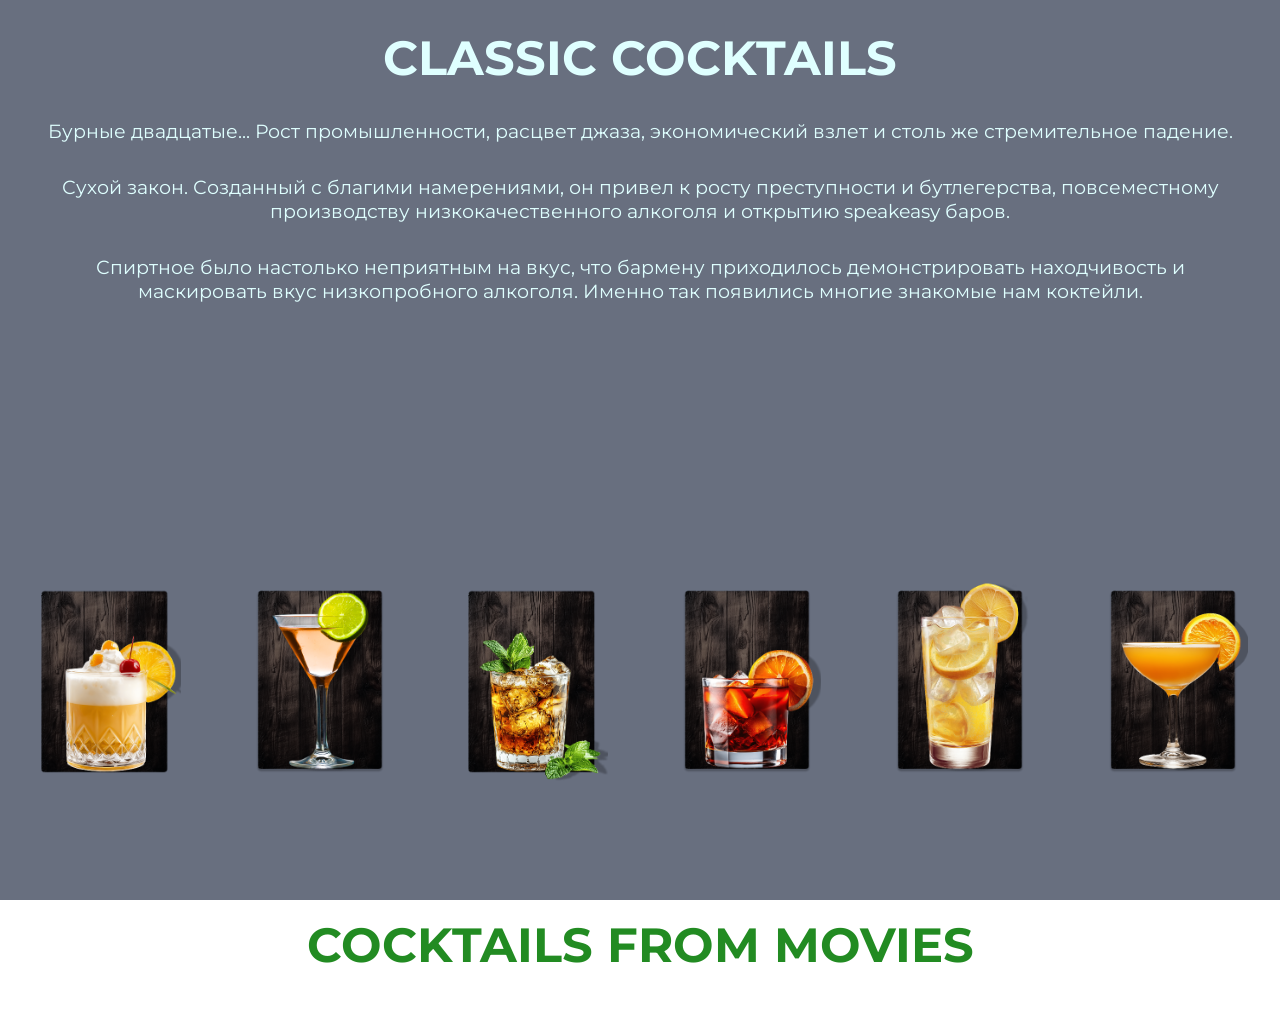
==== commit bf031550: "animation + funcs" ====
--- a/cocktail_proj_2/index.html
+++ b/cocktail_proj_2/index.html
@@ -1,224 +1,354 @@
 <!DOCTYPE html>
 <html lang="en">
+
 <head>
     <meta charset="UTF-8">
-    <meta name="viewport"  content="width=device-width, initial-scale=1.0">
+    <meta name="viewport" content="width=device-width, initial-scale=1.0">
     <title>Document</title>
     <link rel="stylesheet" href="../cocktail_proj_2/style.css">
+    <link rel="preconnect" href="https://fonts.googleapis.com">
+    <link rel="preconnect" href="https://fonts.gstatic.com" crossorigin>
+    <link href="https://fonts.googleapis.com/css2?family=Montserrat:wght@100..900&display=swap" rel="stylesheet">
 </head>
+
 <body>
 
     <section class="classic_cocktails_section">
-
-        <h1>CLASSIC COCKTAILS</h1>
-        <article class="prohibition_section__information_module">
-            <p class="prohibition_text__information">
-              Бурные двадцатые... Рост промышленности, расцвет джаза, экономический взлет и столь же стремительное
-              падение.
-            </p>
-            <p class="prohibition_text__information">
-              Сухой закон. Созданный с благими намерениями, он привел к росту преступности и бутлегерства, повсеместному
-              производству низкокачественного алкоголя и открытию speakeasy баров.
-            </p>
-            <p class="prohibition_text__information">
-              Спиртное было настолько неприятным на вкус, что бармену приходилось демонстрировать находчивость и маскировать
-              вкус низкопробного алкоголя. Именно так появились многие знакомые нам коктейли.
-            </p>
-        </article>
-        <div class="cocktails_ring" style="--quantity: 6">
-            <div class="cocktail_circle_img" style="--position: 1">
-                <img src="../img/classic_cocktails/So.png" alt="cocktail">
+        <main>
+            <div class="main_text">
+
+                <h1>CLASSIC COCKTAILS</h1>
+                <article class="prohibition_section__information_module">
+                    <p class="prohibition_text__information">
+                        Бурные двадцатые... Рост промышленности, расцвет джаза, экономический взлет и столь же
+                        стремительное
+                        падение.
+                    </p>
+                    <p class="prohibition_text__information">
+                        Сухой закон. Созданный с благими намерениями, он привел к росту преступности и бутлегерства,
+                        повсеместному
+                        производству низкокачественного алкоголя и открытию speakeasy баров.
+                    </p>
+                    <p class="prohibition_text__information">
+                        Спиртное было настолько неприятным на вкус, что бармену приходилось демонстрировать находчивость
+                        и
+                        маскировать
+                        вкус низкопробного алкоголя. Именно так появились многие знакомые нам коктейли.
+                    </p>
+                </article>
             </div>
-
-            <div class="cocktail_circle_img" style="--position: 2">
-                <img src="../img/classic_cocktails/Di.png" alt="cocktail">
+            <div class="cocktails_ring">
+                <div class="cocktail_circle_block">
+                    <div class="flipper whiskey_sour">
+                        <img class="front" src="../img/classic_cocktails/cocktail_with_background/So.png"
+                            alt="cocktail">
+                        <img class="back"
+                            src="../img/classic_cocktails/cocktail_with_background/cocktail_background_back.png" alt="">
+                    </div>
+                </div>
+                <div class="cocktail_circle_block">
+                    <div class="flipper daiquiri">
+                        <img class="front" src="../img/classic_cocktails/cocktail_with_background/Di.png"
+                            alt="cocktail">
+                        <img class="back"
+                            src="../img/classic_cocktails/cocktail_with_background/cocktail_background_back.png" alt="">
+                    </div>
+                </div>
+                <div class="cocktail_circle_block">
+                    <div class="flipper  mint_julep">
+                        <img class="front" src="../img/classic_cocktails/cocktail_with_background/Ju.png"
+                            alt="cocktail">
+                        <img class="back"
+                            src="../img/classic_cocktails/cocktail_with_background/cocktail_background_back.png" alt="">
+                    </div>
+                </div>
+                <div class="cocktail_circle_block">
+                    <div class="flipper manhattan">
+
+                        <img class="front" src="../img/classic_cocktails/cocktail_with_background/Ma.png"
+                            alt="cocktail">
+                        <img class="back"
+                            src="../img/classic_cocktails/cocktail_with_background/cocktail_background_back.png" alt="">
+                    </div>
+
+                </div>
+                <div class="cocktail_circle_block">
+                    <div class="flipper tom_collins">
+                        <img class="front" src="../img/classic_cocktails/cocktail_with_background/Tom.png"
+                            alt="cocktail">
+                        <img class="back"
+                            src="../img/classic_cocktails/cocktail_with_background/cocktail_background_back.png" alt="">
+                    </div>
+
+                </div>
+                <div class="cocktail_circle_block">
+                    <div class="flipper sidecar">
+                        <img class="front" src="../img/classic_cocktails/cocktail_with_background/Side.png"
+                            alt="cocktail">
+                        <img class="back"
+                            src="../img/classic_cocktails/cocktail_with_background/cocktail_background_back.png" alt="">
+                    </div>
+                </div>
             </div>
-
-            <div class="cocktail_circle_img" style="--position: 3">
-                <img src="../img/classic_cocktails/Ju.png" alt="cocktail">
+        </main>
+
+        <div>
+            <div class="classic_cocktails_about">
+                <div class="daiquiri_about displayNone">
+                    <div class="history">
+                        <img class="cocktail__history_img" src="../img/classic_cocktails/cocktail_X/Di.png" alt="">
+                        <div class="cocktail_information">
+                            <H2>Дайкири</H2>
+                            <p>
+                                Хотя импорт алкоголя и был под запретом, черный рынок процветал. Мелассу, которая
+                                используется для
+                                производства, ввозить было проще и дешевле, чем готовый продукт.
+                                О выдержке говорить не приходилось: ром получался откровенно гадкий. Одним из способов
+                                все
+                                исправить был
+                                Дайкири.
+                                А уже в середине века Хемингуэй наслаждался коктейлем в барах Кубы.
+                            </p>
+                        </div>
+                    </div>
+                    <div class="reciep">
+                        <div class="reciep-ingredients">
+                            <span class="ingredients-head">Ингредиенты</span>
+                            <ul class="ingredients">
+                                <li>Белый ром  - 60мл</li>
+                                <li>Сахарный сироп - 15мл</li>
+                                <li>Лаймовый сок - 30мл</li>
+                                <li>Лед в кубиках - 200г</li>
+                            </ul>
+                        </div>
+                        <div class="reciep-steps">
+                            <span class="reciep-head">Рецепт коктейля Дайкири</span>
+                            <ul>
+                                <li>
+                                    Налей в шейкер лаймовый сок 30 мл, сахарный сироп 15 мл и белый ром 60 мл
+                                </li>
+                                <li>
+                                    Наполни шейкер кубиками льда и взбей
+                                </li>
+                                <li>
+                                    Перелей через стрейнер в охлажденное шампанское блюдце
+                                </li>
+                            </ul>
+                            <img class="decor_img" src="" alt="">
+                        </div>
+                    </div>
+                </div>
+                <div class="sidecar_about displayNone">
+                    <div class="history">
+                        <img class="cocktail__history_img" src="../img/classic_cocktails/cocktail_X/Side.png" alt="">
+                        <div class="cocktail_information">
+                            <H2>Сайдкар</H2>
+                            <p>
+                                Виноградный сок и виноград были в свободном доступе, что позволяло бутлегерам
+                                использовать их для производства коньячного дистиллята.
+
+                                Напиток не отличался изысканностью, но
+                                бармены пользовались новым для того времени рецептом коктейля Сайдкар, чтобы улучшить
+                                вкус
+                                напитка.
+
+                                Бары, которые могли позволить себе контрабандный алкоголь, использовали коньяк или
+                                бренди.
+                            </p>
+                        </div>
+                    </div>
+                    <div class="reciep">
+                        <div class="reciep-ingredients">
+                            <span class="ingredients-head">Ингредиенты</span>
+                            <ul class="ingredients">
+                                <li>Коньяк Hennessy - 45мл</li>
+                                <li>Трипл сек - 30мл</li>
+                                <li>Сахарный сироп - 5мл</li>
+                                <li>Лимонный сок - 20мл</li>
+                                <li>Сахарный сироп - 5мл</li>
+                                <li>Лед в кубиках - 200г</li>
+                            </ul>
+                        </div>
+                        <div class="reciep-steps">
+                            <span class="reciep-head">Рецепт коктейля Сайдкар</span>
+                            <ul class="steps">
+                                <li>Сделай на коктейльном бокале сахарную окаемку</li>
+                                <li>Налей в шейкер лимонный cок 20 мл, воду без газа 15 мл и сахарный сироп 5 мл </li>
+                                <li>Добавь ликер трипл сек 30 мл и коньяк 45 мл</li>
+                                <li>Наполни шейкер кубиками льда и взбей</li>
+                                <li>Перелей через стрейнер в охлажденный коктейльный бокал</li>
+                            </ul>
+                            <img class="decor_img" src="" alt="">
+                        </div>
+                    </div>
+                </div>
+                <div class="tom_collins_about displayNone">
+                    <div class="history">
+                        <img class="cocktail__history_img" src="../img/classic_cocktails/cocktail_X/Tom.png" alt="">
+                        <div class="cocktail_information">
+                            <H2>Том коллинз</H2>
+                            <p>Идеальная замена джин-тоника, цитрусовый и освежающий Том Коллинз.
+                                Простой в приготовлении, этот коктейль легко маскировал вкус джина лимонным соком и был
+                                популярен среди любителей джина того времени.</p>
+                        </div>
+                    </div>
+                    <div class="reciep">
+                        <div class="reciep-ingredients">
+                            <span class="ingredients-head">Ингредиенты</span>
+                            <ul class="ingredients">
+                                <li>Лондонский сухой джин - 50мл</li>
+                                <li>Сахарный сироп - 25мл</li>
+                                <li>Лимонный сок - 25мл</li>
+                                <li>Содовая- 100мл</li>
+                                <li>Апельсин - 30мл</li>
+                                <li>Лед в кубиках - 380г</li>
+                            </ul>
+                        </div>
+                        <div class="reciep-steps">
+                            <span class="reciep-head">Рецепт коктейля Том коллинз</span>
+                            <ul class="steps">
+                                <li>Наполни коллинз кубиками льда доверху </li>
+                                <li>Налей в шейкер лимонный сок 25 мл, сахарный сироп 25 мл и джин 50 мл</li>
+                                <li>Наполни шейкер кубиками льда и взбей</li>
+                                <li>Перелей через стрейнер в бокал</li>
+                                <li>Долей содовую доверху и аккуратно размешай коктейльной ложкой</li>
+                                <li>Укрась кружком апельсина</li>
+                            </ul>
+                            <img class="decor_img" src="" alt="">
+                        </div>
+                    </div>
+                </div>
+                <div class="whiskey_sour_about displayNone">
+                    <div class="history">
+                        <img class="cocktail__history_img" src="../img/classic_cocktails/cocktail_X/So.png" alt="">
+                        <div class="cocktail_information">
+                            <H2>Виски Сауэр</H2>
+                            <p>
+                                Сауэры — один из старейших видов коктейлей.
+                                В 1920-х годах виски сауэр, благодаря добавлению лимонного
+                                сока, сахарного сиропа и яичного белка, помогал скрыть неприятный вкус
+                                низкокачественного
+                                виски.
+                                Именно это
+                                способствовало его популярности.
+                            </p>
+                        </div>
+                    </div>
+                    <div class="reciep">
+                        <div class="reciep-ingredients">
+                            <span class="ingredients-head">Ингредиенты</span>
+                            <ul class="ingredients">
+                                <li>Бурбон - 50мл</li>
+                                <li>Сахарный сироп - 15мл</li>
+                                <li>Ангостура биттер - 1мл</li>
+                                <li>Лаймовый сок - 30мл</li>
+                                <li>Белок перепелиного яйца - 25мл</li>
+                                <li>Коктейльная вишня - 5г</li>
+                                <li>Лед в кубиках - 320г</li>
+                            </ul>
+                        </div>
+                        <div class="reciep-steps">
+                            <span class="reciep-head">Рецепт коктейля Виски Сауэр</span>
+                            <ul class="steps">
+                                <li>Наполни рокс кубиками льда</li>
+                                <li>Налей в шейкер белок перепелиного яйца 25 мл, лимонный сок 30 мл, сахарный сироп 15
+                                    мл и
+                                    бурбон 50 мл</li>
+                                <li>Добавь ангостуру биттер 1 дэш </li>
+                                <li>Тщательно взбей безо льда</li>
+                                <li>Наполни шейкер кубиками льда и взбей еще раз</li>
+                                <li>Перелей через стрейнер в рокс</li>
+                                <li>Укрась коктейльной вишней на шпажке</li>
+                            </ul>
+                            <img class="decor_img" src="" alt="">
+                        </div>
+                    </div>
+                </div>
+                <div class="mint_julep_about displayNone">
+                    <div class="history">
+                        <img class="cocktail__history_img" src="../img/classic_cocktails/cocktail_X/Ju.png" alt="">
+                        <div class="cocktail_information">
+                            <H2>Мятный Джулеп</H2>
+                            <p>Главным героем среди алкогольных напитков был бурбон. Доступное сырье, понятный
+                                процесс производства и высокий спрос сделали бурбон самым популярным и дорогим алкоголем
+                                того
+                                времени.
+                                Мятный джулеп ассоциировался с изысканностью и богатством. В поп-культуре его часто
+                                изображают
+                                как напиток, подаваемый на званых вечерах и в высших кругах общества.
+                        </div>
+                    </div>
+                    <div class="reciep">
+                        <div class="reciep-ingredients">
+                            <span class="ingredients-head">Ингредиенты</span>
+                            <ul class="ingredients">
+                                <li>Бурбон - 50мл</li>
+                                <li>Вода без газа - 10мл</li>
+                                <li>Мята - 3г</li>
+                                <li>Сахарная пудра - 10г</li>
+                                <li>Дробленый лед - 150г</li>
+                            </ul>
+                        </div>
+                        <div class="reciep-steps">
+                            <span class="reciep-head">Рецепт коктейля Мятный Джулеп</span>
+                            <ul class="steps">
+                                <li>Положи в медную кружку мяту 10 листиков и сахарную пудру 2 к. ложки </li>
+                                <li>Налей воду без газа 10 мл и слегка придави мадлером</li>
+                                <li>Наполни кружку дробленым льдом доверху</li>
+                                <li>Налей выдержанный бурбон 50 мл и аккуратно размешай коктейльной ложкой</li>
+                                <li>Досыпь немного дробленого льда</li>
+                                <li>Укрась веточкой мяты</li>
+                            </ul>
+                            <img class="decor_img" src="" alt="">
+                        </div>
+                    </div>
+                </div>
+                <div class="manhattan_about displayNone">
+                    <div class="history">
+                        <img class="cocktail__history_img" src="../img/classic_cocktails/cocktail_X/Ma.png" alt="">
+                        <div class="cocktail_information">
+                            <H2>Манхэттен</H2>
+                            <p>Спустя 5 лет после принятия закона в Нью-Йорке была организована сеть подпольных
+                                заведений.
+                                Всего в городе
+                                насчитывалось от 30 до 100 тысяч спикизи баров.
+                                Коктейль Манхэттен занял свое место в меню не только из-за своего названия. Гармоничное
+                                сочетание терпкого
+                                виски со сладостью красного вермута захватывало внимание гурманов.
+                            </p>
+                        </div>
+                    </div>
+                    <div class="reciep">
+                        <div class="reciep-ingredients">
+                            <span class="ingredients-head">Ингредиенты</span>
+                            <ul class="ingredients">
+                                <li>Бурбон  - 50мл</li>
+                                <li>Красный вермут - 25мл</li>
+                                <li>Ангостура биттер - 1мл</li>
+                                <li>Коктейльная вишня - 5г</li>
+                                <li>Лел в кубиках - 300г</li>
+                            </ul>
+                        </div>
+                        <div class="reciep-steps">
+                            <span class="reciep-head">Рецепт коктейля Манхэттен</span>
+                            <ul class="steps">
+                                <li>Налей в стакан для смешивания красный вермут 25 мл и бурбон 50 мл</li>
+                                <li>Добавь ангостуру биттер 1 дэш</li>
+                                <li>Наполни стакан кубиками льда и размешай коктейльной ложкой</li>
+                                <li>Перелей через стрейнер в охлажденный коктейльный бокал</li>
+                                <li>Укрась коктейльной вишней на шпажке</li>
+                            </ul>
+                            <img class="decor_img" src="" alt="">
+                        </div>
+                    </div>
+                </div>
             </div>
 
-            <div class="cocktail_circle_img" style="--position: 4">
-                <img src="../img/classic_cocktails/Ma.png" alt="cocktail">
-            </div>
-
-            <div class="cocktail_circle_img" style="--position: 5">
-                <img src="../img/classic_cocktails/Tom.png" alt="cocktail">
-            </div>
-
-            <div class="cocktail_circle_img" style="--position: 6">
-                <img src="../img/classic_cocktails/Side.png" alt="cocktail">
-            </div>
+            <div class="inventory"></div>
         </div>
-
-        <div class="classic_cocktails_about">
-            <div class="cocktail_reciep_and_history daiquiri">
-                <H2>Дайкири</H2>
-                <div class="history">
-                    <img class="cocktail_img" src="/img/classic_cocktails/cocktail_M/da_M.png" alt="">
-                    Хотя импорт алкоголя и был под запретом, черный рынок процветал. Мелассу, которая используется для
-                        производства, ввозить было проще и дешевле, чем готовый продукт.
-                    О выдержке говорить не приходилось: ром получался откровенно гадкий. Одним из способов все исправить был
-                        Дайкири.
-                    А уже в середине века Хемингуэй наслаждался коктейлем в барах Кубы.
-                </div>
-                <div class="reciep">
-                    Ингредиенты
-                    <ul>
-                        <li>Белый ром  - 60мл</li>
-                        <li>Сахарный сироп - 15мл</li>
-                        <li>Лаймовый сок - 30мл</li>
-                        <li>Лед в кубиках - 200г</li>
-                    </ul>
-                    Рецепт коктейля Дайкири
-                    <ul>
-                        <li>
-                            Налей в шейкер лаймовый сок 30 мл, сахарный сироп 15 мл и белый ром 60 мл
-                        </li>
-                        <li>
-                            Наполни шейкер кубиками льда и взбей
-                        </li>
-                        <li>
-                            Перелей через стрейнер в охлажденное шампанское блюдце
-                        </li>
-                    </ul>
-                    <img class="decor_img" src="" alt="">
-                </div>
-            </div>
-            <div class="cocktail_reciep_and_history sidecar">
-                <H2>Сайдкар</H2>
-                <div class="history">
-                    <img class="cocktail_img" src="/img/classic_cocktails/cocktail_M/side_M.png" alt="">
-                    <p>
-                        Виноградный сок и виноград были в свободном доступе, что позволяло бутлегерам
-                        использовать их для производства коньячного дистиллята.
-                    </p>
-                    <p>
-                        Напиток не отличался изысканностью, но
-                        бармены пользовались новым для того времени рецептом коктейля Сайдкар, чтобы улучшить вкус
-                        напитка.
-                    </p>
-                    <p>
-                        Бары, которые могли позволить себе контрабандный алкоголь, использовали коньяк или бренди.
-                    </p>
-                </div>
-                <div class="reciep">
-                    Ингредиенты
-                    <ul>
-                        <li>Коньяк Hennessy - 45мл</li>
-                        <li>Трипл сек - 30мл</li>
-                        <li>Сахарный сироп - 5мл</li>
-                        <li>Лимонный сок - 20мл</li>
-                        <li>Сахарный сироп - 5мл</li>
-                        <li>Лед в кубиках - 200г</li>
-                    </ul>
-                    Рецепт коктейля Сайдкар
-                    <ul class="steps"><li>Сделай на коктейльном бокале сахарную окаемку</li><li>Налей в шейкер лимонный cок 20 мл, воду без газа 15 мл и сахарный сироп 5 мл </li><li>Добавь ликер трипл сек 30 мл и коньяк 45 мл</li><li>Наполни шейкер кубиками льда и взбей</li><li>Перелей через стрейнер в охлажденный коктейльный бокал</li></ul>
-                    <img class="decor_img" src="" alt="">
-                </div>
-            </div>
-            <div class="cocktail_reciep_and_history tom_collins">
-                <H2>Том коллинз</H2>
-                <div class="history">
-                    <img class="cocktail_img" src="/img/classic_cocktails/cocktail_M/tom_M.png" alt="">
-                    <p>Идеальная замена джин-тоника, цитрусовый и освежающий Том Коллинз.</p>
-                    <p>Простой в приготовлении, этот коктейль легко маскировал вкус джина лимонным соком и был популярен среди любителей джина того времени.</p>
-                </div>
-                <div class="reciep">
-                    Ингредиенты
-                    <ul>
-                        <li>Лондонский сухой джин - 50мл</li>
-                        <li>Сахарный сироп - 25мл</li>
-                        <li>Лимонный сок - 25мл</li>
-                        <li>Содовая- 100мл</li>
-                        <li>Апельсин - 30мл</li>
-                        <li>Лед в кубиках - 380г</li>
-                    </ul>
-                    Рецепт коктейля Том коллинз
-                    <ul class="steps"><li>Наполни коллинз кубиками льда доверху </li><li>Налей в шейкер лимонный сок 25 мл, сахарный сироп 25 мл и джин 50 мл</li><li>Наполни шейкер кубиками льда и взбей</li><li>Перелей через стрейнер в бокал</li><li>Долей содовую доверху и аккуратно размешай коктейльной ложкой</li><li>Укрась кружком апельсина</li></ul>
-                    <img class="decor_img" src="" alt="">
-                </div>
-            </div>
-            <div class="cocktail_reciep_and_history whiskeySour">
-                <H2>Виски Сауэр</H2>
-                <div class="history">
-                    <img class="cocktail_img" src="/img/classic_cocktails/cocktail_M/so_M.png" alt="">
-                    <p>Сауэры — один из старейших видов коктейлей.</p>
-                    <p>В 1920-х годах виски сауэр, благодаря добавлению лимонного
-                        сока, сахарного сиропа и яичного белка, помогал скрыть неприятный вкус низкокачественного виски.</p>
-                    <p>Именно это
-                        способствовало его популярности.</p>
-                </div>
-                <div class="reciep">
-                    Ингредиенты
-                    <ul>
-                        <li>Бурбон - 50мл</li>
-                        <li>Сахарный сироп - 15мл</li>
-                        <li>Ангостура биттер - 1мл</li>
-                        <li>Лаймовый сок - 30мл</li>
-                        <li>Белок перепелиного яйца - 25мл</li>
-                        <li>Коктейльная вишня - 5г</li>
-                        <li>Лед в кубиках - 320г</li>
-                    </ul>
-                    Рецепт коктейля Виски Сауэр
-                    <ul class="steps"><li>Наполни рокс кубиками льда</li><li>Налей в шейкер белок перепелиного яйца 25 мл, лимонный сок 30 мл, сахарный сироп 15 мл и бурбон 50 мл</li><li>Добавь ангостуру биттер 1 дэш </li><li>Тщательно взбей безо льда</li><li>Наполни шейкер кубиками льда и взбей еще раз</li><li>Перелей через стрейнер в рокс</li><li>Укрась коктейльной вишней на шпажке</li></ul>
-                    <img class="decor_img" src="" alt="">
-                </div>
-            </div>
-            <div class="cocktail_reciep_and_history mint_julep">
-                <H2>Мятный Джулеп</H2>
-                <div class="history">
-                    <img class="cocktail_img" src="/img/classic_cocktails/cocktail_M/ju_M.png" alt="">
-                    <p>Главным героем среди алкогольных напитков был бурбон. Доступное сырье, понятный
-                        процесс производства и высокий спрос сделали бурбон самым популярным и дорогим алкоголем того
-                        времени.</p>
-                    <p>Мятный джулеп ассоциировался с изысканностью и богатством. В поп-культуре его часто изображают
-                        как напиток, подаваемый на званых вечерах и в высших кругах общества.</p>
-                </div>
-                <div class="reciep">
-                    Ингредиенты
-                    <ul>
-                        <li>Бурбон - 50мл</li>
-                        <li>Вода без газа - 10мл</li>
-                        <li>Мята - 3г</li>
-                        <li>Сахарная пудра - 10г</li>
-                        <li>Дробленый лед - 150г</li>
-                    </ul>
-                    Рецепт коктейля Мятный Джулеп
-                    <ul class="steps"><li>Положи в медную кружку мяту 10 листиков и сахарную пудру 2 к. ложки </li><li>Налей воду без газа 10 мл и слегка придави мадлером</li><li>Наполни кружку дробленым льдом доверху</li><li>Налей выдержанный бурбон 50 мл и аккуратно размешай коктейльной ложкой</li><li>Досыпь немного дробленого льда</li><li>Укрась веточкой мяты</li></ul>
-                    <img class="decor_img" src="" alt="">
-                </div>
-            </div>
-            <div class="cocktail_reciep_and_history manhattan">
-                <H2>Манхэттен</H2>
-                <div class="history">
-                    <img class="cocktail_img" src="/img/classic_cocktails/cocktail_M/ma_M.png" alt="">
-                    <p>Спустя 5 лет после принятия закона в Нью-Йорке была организована сеть подпольных заведений. Всего в городе
-                        насчитывалось от 30 до 100 тысяч спикизи баров.
-                    </p>
-                    <p>
-                        Коктейль Манхэттен занял свое место в меню не только из-за своего названия. Гармоничное сочетание терпкого
-                        виски со сладостью красного вермута захватывало внимание гурманов.История: Мохито родом из Кубы...
-                    </p>
-                </div>
-                <div class="reciep">
-                    Ингредиенты
-                    <ul>
-                        <li>Бурбон  - 50мл</li>
-                        <li>Красный вермут - 25мл</li>
-                        <li>Ангостура биттер - 1мл</li>
-                        <li>Коктейльная вишня - 5г</li>
-                        <li>Лел в кубиках - 300г</li>
-                    </ul>
-                    Рецепт коктейля Дайкири
-                    <ul class="steps"><li>Налей в стакан для смешивания красный вермут 25 мл и бурбон 50 мл</li><li>Добавь ангостуру биттер 1 дэш</li><li>Наполни стакан кубиками льда и размешай коктейльной ложкой</li><li>Перелей через стрейнер в охлажденный коктейльный бокал</li><li>Укрась коктейльной вишней на шпажке</li></ul>
-                    <img class="decor_img" src="" alt="">
-                </div>
-            </div>
-        </div>
-
     </section>
     <section class="movie_cocktails_section">
+        <H1 style="color:forestgreen">COCKTAILS FROM MOVIES</H1>
         <div class="coffee_beans">
             <!-- <img src="../img/cocktail_proj_img/Coffee-Beans.png" alt="coffee_beans"> -->
         </div>
@@ -234,4 +364,5 @@
     </section>
     <script src="/cocktail_proj_2/script.js"></script>
 </body>
+
 </html>
--- a/cocktail_proj_2/style.css
+++ b/cocktail_proj_2/style.css
@@ -1,125 +1,237 @@
-*{
+* {
     margin: 0;
     padding: 0;
     box-sizing: border-box;
 }
 
-:root{
-
-}
-body{
-
+
+
+
+:root {}
+
+
+body {
     overflow-x: hidden;
     color: rgb(223, 255, 255);
-
-
-
-}
-
-h1{
-
+    font-family: "Montserrat", sans-serif;
+}
+
+li {
+    list-style-type: none;
+    display: block;
+}
+
+h1 {
     font-weight: bold;
     text-align: center;
     text-transform: uppercase;
     font-size: clamp(1.5rem, 5vw, 3rem);
-    margin: 3rem;
-
-
-
-}
-
-.classic_cocktails_section{
-    display: flex;
-    flex-direction: column;
+    margin: 1rem;
+}
+
+h2 {
+    font-weight: bold;
+    text-align: center;
+}
+
+.classic_cocktails_section {
+    display: flex;
+    flex-direction: column;
+
+    position: relative;
+}
+
+main {
+
+    height: 100vh;
+    width: 100vw;
     background: url('../img/barBack.png');
     background-position: center center;
     background-repeat: no-repeat;
-    background-color: rgba(11, 22, 42, 1);
-    position: relative;
-    height: 100vh;
-    width: 100vw;
-}
-.prohibition_section__information_module{
-    display: flex;
-    text-align: center;
-}
-
-.prohibition_text__information{
-    margin: 2rem;
-    font-size: 2vw
-}
-.classic_cocktails_about{
+    background-blend-mode: soft-light;
+    background-color: rgba(13, 25, 51, 0.623);
+
+    display: flex;
+    flex-direction: column;
+}
+
+.main_text {
+    height: 50vh;
+    display: flex;
+    flex-direction: column;
+    margin: 1%;
+}
+
+
+
+.prohibition_section__information_module {
+    display: flex;
+    flex-direction: column;
+    text-align: center;
+
+
+}
+
+.prohibition_text__information {
+    font-size: clamp(0.5rem, 1.5vw, 3rem);
+    margin: 1rem;
+
+}
+
+.classic_cocktails_about {
     width: inherit;
     position: relative;
 }
-/* .background{
-    position: absolute;
+
+
+
+.cocktails_ring {
+    display: flex;
+    height: 50vh;
     align-items: center;
     justify-content: center;
-    min-width: 320px;
-    transform: translate(-50%, -50%);
-    inset: 50% 0 0 50%;
-    z-index: 1;
-} */
-
-.cocktails_ring{
-
-
-    display: flex;
-    align-items: flex-end;
-
-
-}
-
-@keyframes autoRun{
-
-}
-
-.cocktail_circle_img{
-    margin: 0 2rem 2rem 2rem;
-    width: 100%;
-
-}
-
-
-.cocktail_circle_img img{
-    display: block;
+    position: relative;
     object-fit: cover;
 }
 
-.cocktail_circle_img:hover{
-
-}
-
-.cocktail_reciep_and_history{
-
-    display: flex;
-    position: relative;
-    align-items: center;
-    flex-direction: column;
-    gap: 20px;
-
-}
-
-.history,
-.reciep{
-    font-size: 2em;
-    text-align: center;
+
+@keyframes appear {
+    0%{
+        transform: scale(0);
+    }
+
+    100%{
+        transform: scale(1);
+    }
+}
+
+@keyframes disappear {
+    100%{
+        transform: scale(1);
+    }
+
+    0%{
+        transform: scale(0);
+    }
+
+}
+
+
+
+.cocktail_circle_img:hover {}
+
+.cocktail_information {
+    position: relative;
+    z-index: 1002;
+    display: flex;
+    flex-direction: column;
     justify-content: center;
     align-items: center;
 }
 
-.history{
-    background: linear-gradient(to bottom,rgba(28, 54, 47, 1), rgba(69, 163, 144, 1));
-    display: flex;
-
-}
-
-.reciep{
-    background: linear-gradient(to top,rgba(28, 54, 47, 1), rgba(69, 163, 144, 1));
-
-}
-
-@media (width >= 1600px){
-
+.cocktail__history_img {
+    height: 80%;
+    width: auto;
+
+}
+
+.displayNone{
+    display: none;
+}
+
+
+
+.cocktail_reciep_and_history {
+    display: flex;
+    flex-direction: row;
+    position: relative;
+    align-items: center;
+    animation: appear 1s ease;
+}
+
+.history,
+.reciep {
+    position: relative;
+    width: 50vw;
+    height: 50vh;
+
+    display: inherit;
+    justify-content: center;
+    padding: 1rem;
+}
+
+.history {
+
+    background: linear-gradient(to bottom, rgba(28, 54, 47, 0.72), rgba(69, 163, 144, 0.72));
+    text-align: center;
+    margin: 1em 0.5em 0 0;
+
+}
+
+.reciep {
+    flex-direction: column;
+    display: flex;
+    gap: 1em;
+    background: linear-gradient(to top, rgba(28, 54, 47, 0.72), rgba(69, 163, 144, 0.72));
+    margin: 1em 0 0 0.5em;
+}
+
+.reciep-ingredients {}
+
+.reciep-head,
+.ingredients-head {
+    font-weight: bold;
+}
+
+.ingredients {}
+
+
+.cocktail_circle_block {
+    margin: 2rem;
+    width: 100%;
+    height: fit-content;
+    aspect-ratio: 2/3;
+    perspective: 1000px;
+    cursor: pointer;
+    position: relative;
+}
+
+.flipper {
+    width: 100%;
+    height: 100%;
+    position: relative;
+    transform-style: preserve-3d;
+    transition: transform 0.6s ease;
+}
+
+
+.cocktail_circle_block.flipped .flipper {
+    transform: rotateY(180deg);
+}
+
+.front,
+.back {
+    position: absolute;
+    width: 100%;
+    height: 100%;
+    backface-visibility: hidden;
+    border-radius: 12px;
+    object-fit: cover;
+
+}
+
+.back {
+    transform: rotateY(180deg);
+}
+
+.cocktail_circle_block:hover {
+    transform: scale(1.05);
+    box-shadow: 0 12px 20px rgba(0, 123, 255, 0.3);
+    transition: transform 0.3s ease, box-shadow 0.3s ease;
+}
+@media (width <=1600px) {
+    .cocktail__history_img {
+        position: absolute;
+        opacity: 0.72;
+    }
 }
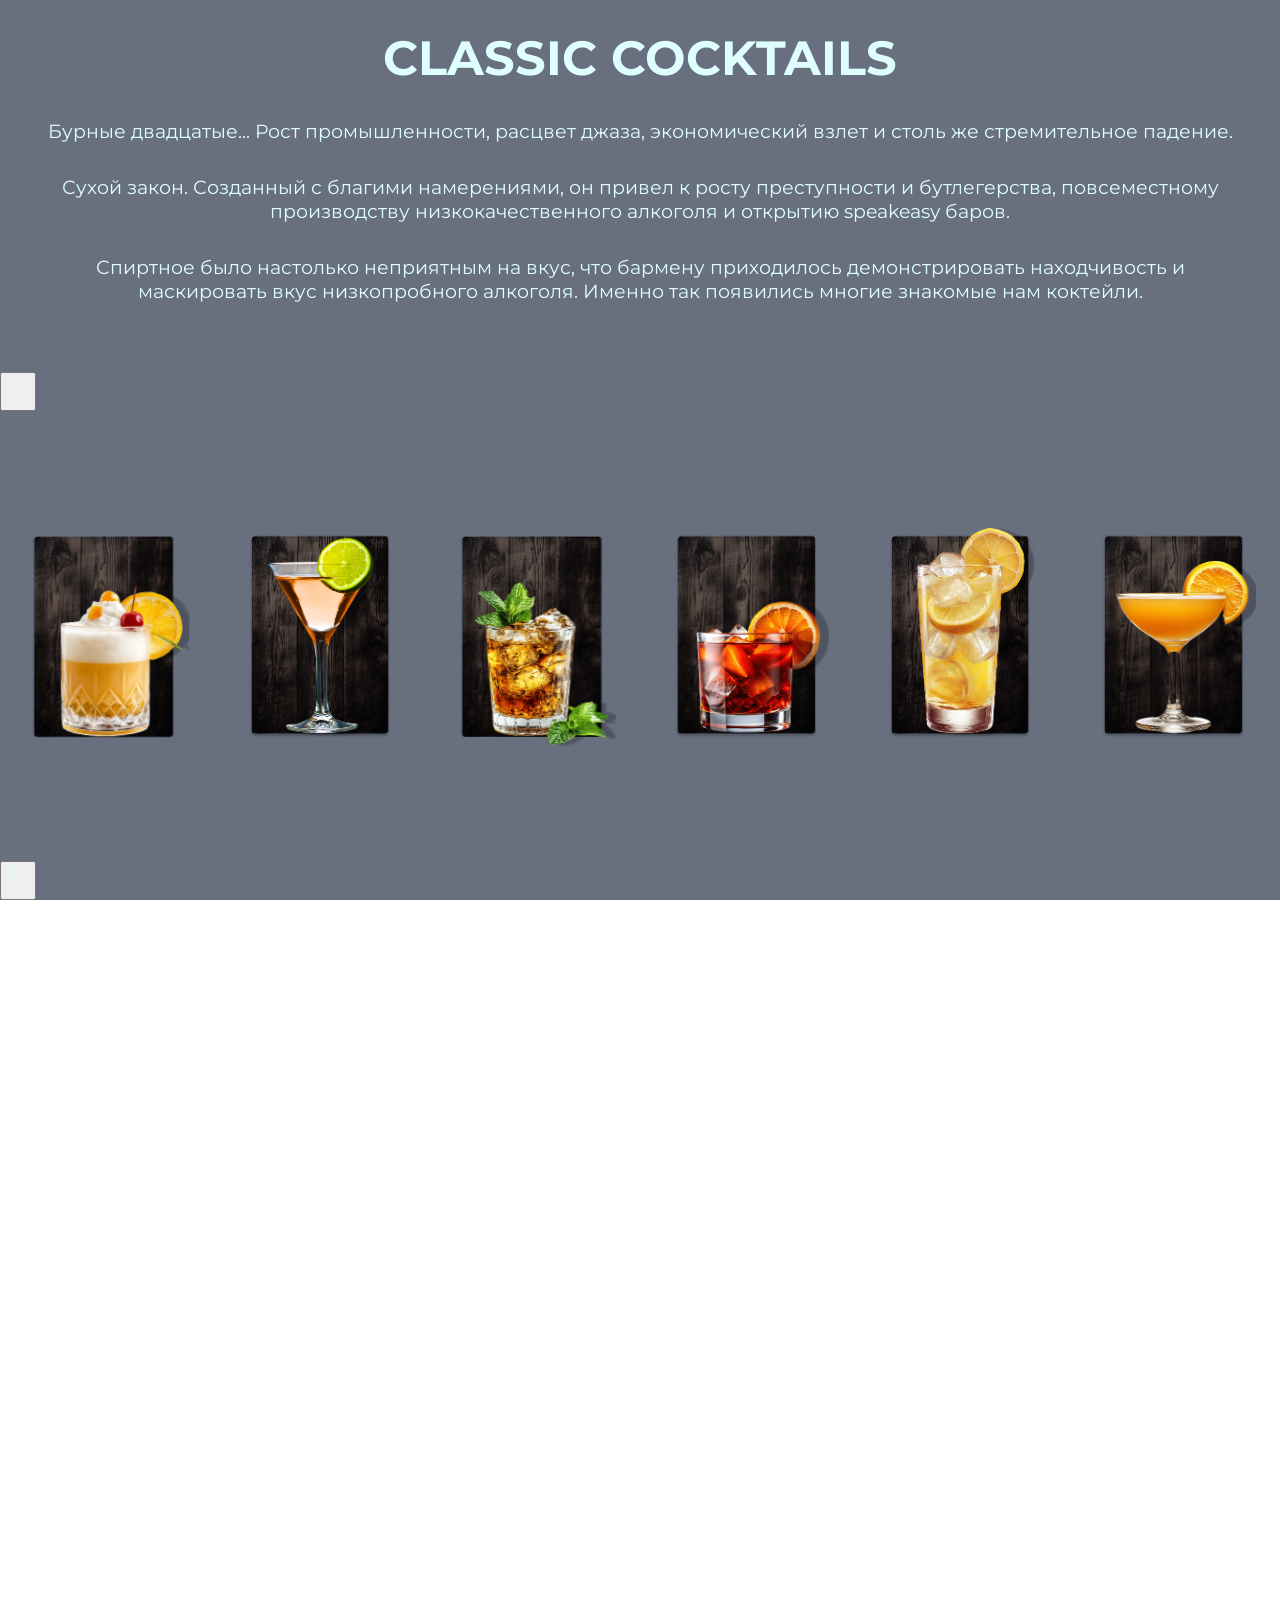
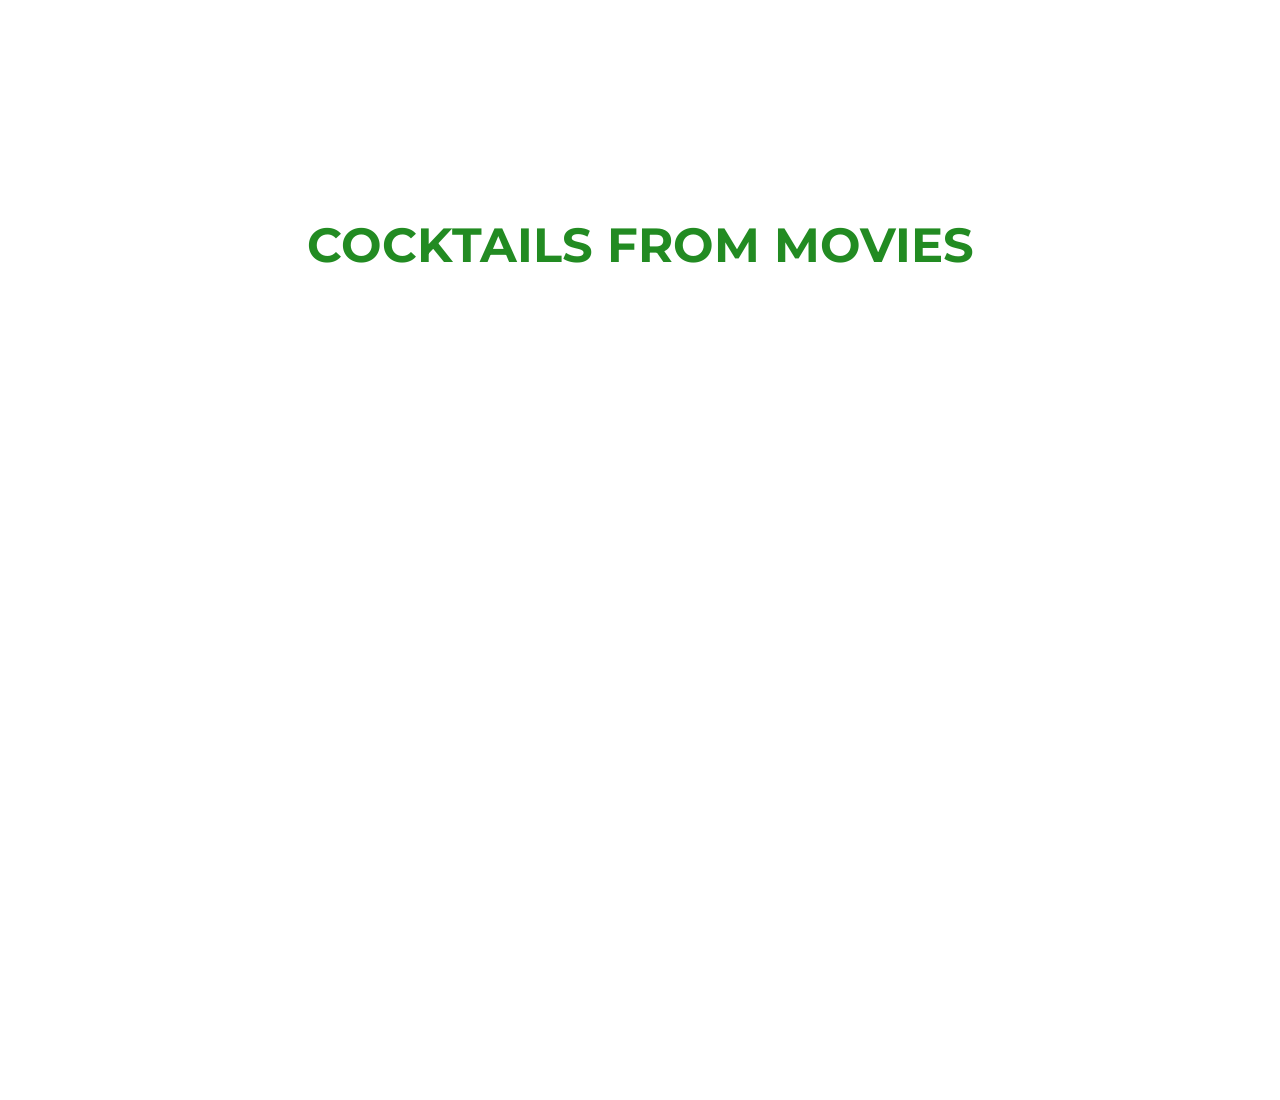
==== commit d642fa76: "new func + media" ====
--- a/cocktail_proj_2/index.html
+++ b/cocktail_proj_2/index.html
@@ -12,87 +12,111 @@
 </head>
 
 <body>
-
-    <section class="classic_cocktails_section">
-        <main>
-            <div class="main_text">
-
-                <h1>CLASSIC COCKTAILS</h1>
-                <article class="prohibition_section__information_module">
-                    <p class="prohibition_text__information">
-                        Бурные двадцатые... Рост промышленности, расцвет джаза, экономический взлет и столь же
-                        стремительное
-                        падение.
-                    </p>
-                    <p class="prohibition_text__information">
-                        Сухой закон. Созданный с благими намерениями, он привел к росту преступности и бутлегерства,
-                        повсеместному
-                        производству низкокачественного алкоголя и открытию speakeasy баров.
-                    </p>
-                    <p class="prohibition_text__information">
-                        Спиртное было настолько неприятным на вкус, что бармену приходилось демонстрировать находчивость
-                        и
-                        маскировать
-                        вкус низкопробного алкоголя. Именно так появились многие знакомые нам коктейли.
-                    </p>
-                </article>
-            </div>
-            <div class="cocktails_ring">
-                <div class="cocktail_circle_block">
-                    <div class="flipper whiskey_sour">
-                        <img class="front" src="../img/classic_cocktails/cocktail_with_background/So.png"
-                            alt="cocktail">
-                        <img class="back"
-                            src="../img/classic_cocktails/cocktail_with_background/cocktail_background_back.png" alt="">
-                    </div>
-                </div>
-                <div class="cocktail_circle_block">
-                    <div class="flipper daiquiri">
-                        <img class="front" src="../img/classic_cocktails/cocktail_with_background/Di.png"
-                            alt="cocktail">
-                        <img class="back"
-                            src="../img/classic_cocktails/cocktail_with_background/cocktail_background_back.png" alt="">
-                    </div>
-                </div>
-                <div class="cocktail_circle_block">
-                    <div class="flipper  mint_julep">
-                        <img class="front" src="../img/classic_cocktails/cocktail_with_background/Ju.png"
-                            alt="cocktail">
-                        <img class="back"
-                            src="../img/classic_cocktails/cocktail_with_background/cocktail_background_back.png" alt="">
-                    </div>
-                </div>
-                <div class="cocktail_circle_block">
-                    <div class="flipper manhattan">
-
-                        <img class="front" src="../img/classic_cocktails/cocktail_with_background/Ma.png"
-                            alt="cocktail">
-                        <img class="back"
-                            src="../img/classic_cocktails/cocktail_with_background/cocktail_background_back.png" alt="">
-                    </div>
-
-                </div>
-                <div class="cocktail_circle_block">
-                    <div class="flipper tom_collins">
-                        <img class="front" src="../img/classic_cocktails/cocktail_with_background/Tom.png"
-                            alt="cocktail">
-                        <img class="back"
-                            src="../img/classic_cocktails/cocktail_with_background/cocktail_background_back.png" alt="">
-                    </div>
-
-                </div>
-                <div class="cocktail_circle_block">
-                    <div class="flipper sidecar">
-                        <img class="front" src="../img/classic_cocktails/cocktail_with_background/Side.png"
-                            alt="cocktail">
-                        <img class="back"
-                            src="../img/classic_cocktails/cocktail_with_background/cocktail_background_back.png" alt="">
-                    </div>
-                </div>
-            </div>
-        </main>
-
-        <div>
+    <div class="grid-box">
+        <section class="classic_cocktails_section">
+            <main>
+                <div class="main_text">
+
+                    <h1>CLASSIC COCKTAILS</h1>
+                    <article class="prohibition_section__information_module">
+                        <p class="prohibition_text__information">
+                            Бурные двадцатые... Рост промышленности, расцвет джаза, экономический взлет и столь же
+                            стремительное
+                            падение.
+                        </p>
+                        <p class="prohibition_text__information">
+                            Сухой закон. Созданный с благими намерениями, он привел к росту преступности и бутлегерства,
+                            повсеместному
+                            производству низкокачественного алкоголя и открытию speakeasy баров.
+                        </p>
+                        <p class="prohibition_text__information">
+                            Спиртное было настолько неприятным на вкус, что бармену приходилось демонстрировать
+                            находчивость
+                            и
+                            маскировать
+                            вкус низкопробного алкоголя. Именно так появились многие знакомые нам коктейли.
+                        </p>
+                    </article>
+                </div>
+                <div class=gallery>
+                    <button class="direction_butt left_butt"><svg xmlns="http://www.w3.org/2000/svg" width="32"
+                            height="32" viewBox="0 0 32 32">
+                            <path fill="#dbf5e8" fill-rule="evenodd"
+                                d="M12.5 15a.5.5 0 0 1-.5-.5v-13a.5.5 0 0 1 1 0v13a.5.5 0 0 1-.5.5M10 8a.5.5 0 0 1-.5.5H3.707l2.147 2.146a.5.5 0 0 1-.708.708l-3-3a.5.5 0 0 1 0-.708l3-3a.5.5 0 1 1 .708.708L3.707 7.5H9.5a.5.5 0 0 1 .5.5" />
+                        </svg>
+                    </button>
+                    <div class="cocktails_gallery">
+                        <div class="cocktails_ring">
+                            <div class="cocktail_circle_block">
+                                <div class="flipper whiskey_sour">
+                                    <img class="front" src="../img/classic_cocktails/cocktail_with_background/So.png"
+                                        alt="cocktail">
+                                    <img class="back"
+                                        src="../img/classic_cocktails/cocktail_with_background/cocktail_background_back.png"
+                                        alt="">
+                                </div>
+                            </div>
+                            <div class="cocktail_circle_block">
+                                <div class="flipper daiquiri">
+                                    <img class="front" src="../img/classic_cocktails/cocktail_with_background/Di.png"
+                                        alt="cocktail">
+                                    <img class="back"
+                                        src="../img/classic_cocktails/cocktail_with_background/cocktail_background_back.png"
+                                        alt="">
+                                </div>
+                            </div>
+                            <div class="cocktail_circle_block">
+                                <div class="flipper  mint_julep">
+                                    <img class="front" src="../img/classic_cocktails/cocktail_with_background/Ju.png"
+                                        alt="cocktail">
+                                    <img class="back"
+                                        src="../img/classic_cocktails/cocktail_with_background/cocktail_background_back.png"
+                                        alt="">
+                                </div>
+                            </div>
+                            <div class="cocktail_circle_block">
+                                <div class="flipper manhattan">
+
+                                    <img class="front" src="../img/classic_cocktails/cocktail_with_background/Ma.png"
+                                        alt="cocktail">
+                                    <img class="back"
+                                        src="../img/classic_cocktails/cocktail_with_background/cocktail_background_back.png"
+                                        alt="">
+                                </div>
+
+                            </div>
+                            <div class="cocktail_circle_block">
+                                <div class="flipper tom_collins">
+                                    <img class="front" src="../img/classic_cocktails/cocktail_with_background/Tom.png"
+                                        alt="cocktail">
+                                    <img class="back"
+                                        src="../img/classic_cocktails/cocktail_with_background/cocktail_background_back.png"
+                                        alt="">
+                                </div>
+
+                            </div>
+                            <div class="cocktail_circle_block">
+                                <div class="flipper sidecar">
+                                    <img class="front" src="../img/classic_cocktails/cocktail_with_background/Side.png"
+                                        alt="cocktail">
+                                    <img class="back"
+                                        src="../img/classic_cocktails/cocktail_with_background/cocktail_background_back.png"
+                                        alt="">
+                                </div>
+                            </div>
+                        </div>
+                    </div>
+                    <button class="direction_butt right_butt"><svg xmlns="http://www.w3.org/2000/svg" width="32"
+                            height="32" viewBox="0 0 32 32">
+                            <path fill="#dbf5e8" fill-rule="evenodd"
+                                d="M12.5 15a.5.5 0 0 1-.5-.5v-13a.5.5 0 0 1 1 0v13a.5.5 0 0 1-.5.5M10 8a.5.5 0 0 1-.5.5H3.707l2.147 2.146a.5.5 0 0 1-.708.708l-3-3a.5.5 0 0 1 0-.708l3-3a.5.5 0 1 1 .708.708L3.707 7.5H9.5a.5.5 0 0 1 .5.5" />
+                        </svg>
+                    </button>
+                </div>
+            </main>
+
+        </section>
+        <section class="information">
             <div class="classic_cocktails_about">
                 <div class="daiquiri_about displayNone">
                     <div class="history">
@@ -343,26 +367,27 @@
                     </div>
                 </div>
             </div>
-
             <div class="inventory"></div>
-        </div>
-    </section>
-    <section class="movie_cocktails_section">
-        <H1 style="color:forestgreen">COCKTAILS FROM MOVIES</H1>
-        <div class="coffee_beans">
-            <!-- <img src="../img/cocktail_proj_img/Coffee-Beans.png" alt="coffee_beans"> -->
-        </div>
-        <article class="movie_cocktail name">
-            <h2></h2>
-            <img src="" alt=""><img src="" alt="">
-        </article>
-
-        <article class="movie_cocktail name">
-            <h2></h2>
-            <img src="" alt=""><img src="" alt="">
-        </article>
-    </section>
+        </section>
+        <section class="movie_cocktails_section">
+            <H1 style="color:forestgreen">COCKTAILS FROM MOVIES</H1>
+            <div class="coffee_beans">
+                <!-- <img src="../img/cocktail_proj_img/Coffee-Beans.png" alt="coffee_beans"> -->
+            </div>
+            <article class="movie_cocktail name">
+                <h2></h2>
+                <img src="" alt=""><img src="" alt="">
+            </article>
+
+            <article class="movie_cocktail name">
+                <h2></h2>
+                <img src="" alt=""><img src="" alt="">
+            </article>
+        </section>
+    </div>
     <script src="/cocktail_proj_2/script.js"></script>
+
+
 </body>
 
 </html>
--- a/cocktail_proj_2/style.css
+++ b/cocktail_proj_2/style.css
@@ -32,6 +32,11 @@
 h2 {
     font-weight: bold;
     text-align: center;
+}
+
+.grid-box {
+    display: grid;
+    grid-template-rows: repeat(3, 1fr);
 }
 
 .classic_cocktails_section {
@@ -50,7 +55,6 @@
     background-repeat: no-repeat;
     background-blend-mode: soft-light;
     background-color: rgba(13, 25, 51, 0.623);
-
     display: flex;
     flex-direction: column;
 }
@@ -96,26 +100,47 @@
 
 
 @keyframes appear {
-    0%{
+    0% {
+        transform: translateY(-10%);
+        opacity: 0;
+    }
+
+    100% {
+        opacity: 1;
+        transform: none;
+    }
+}
+
+@keyframes disappear {
+    100% {
+        transform: scale(1);
+    }
+
+    0% {
         transform: scale(0);
     }
 
-    100%{
-        transform: scale(1);
-    }
-}
-
-@keyframes disappear {
-    100%{
-        transform: scale(1);
-    }
-
-    0%{
-        transform: scale(0);
-    }
-
-}
-
+}
+
+@keyframes shiftBot {
+    0% {
+        transform: translateY(0vh);
+    }
+
+    100% {
+        transform: translateY(50vh);
+    }
+}
+
+@keyframes shiftTop {
+    100% {
+        transform: translateY(50vh);
+    }
+
+    0% {
+        transform: translateY(0vh);
+    }
+}
 
 
 .cocktail_circle_img:hover {}
@@ -127,6 +152,11 @@
     flex-direction: column;
     justify-content: center;
     align-items: center;
+}
+
+.information {
+
+    font-size: clamp(0.2rem, 1vh, 3rem);
 }
 
 .cocktail__history_img {
@@ -135,16 +165,29 @@
 
 }
 
-.displayNone{
+.displayNone {
     display: none;
-}
-
-
+    animation: appear 0.5s ease;
+}
+
+.disappearAnim {
+    animation: disappear 0.5s ease;
+}
+
+.shiftBot {
+    animation: shiftBot 0.5s ease;
+}
+
+.shiftTop {
+    animation: shiftTop 1s ease;
+
+}
 
 .cocktail_reciep_and_history {
     display: flex;
     flex-direction: row;
     position: relative;
+
     align-items: center;
     animation: appear 1s ease;
 }
@@ -154,7 +197,6 @@
     position: relative;
     width: 50vw;
     height: 50vh;
-
     display: inherit;
     justify-content: center;
     padding: 1rem;
@@ -187,7 +229,7 @@
 
 
 .cocktail_circle_block {
-    margin: 2rem;
+    margin: 1.5rem;
     width: 100%;
     height: fit-content;
     aspect-ratio: 2/3;
@@ -201,13 +243,15 @@
     height: 100%;
     position: relative;
     transform-style: preserve-3d;
-    transition: transform 0.6s ease;
+    transition: transform 0.5s ease;
 }
 
 
 .cocktail_circle_block.flipped .flipper {
     transform: rotateY(180deg);
 }
+
+
 
 .front,
 .back {
@@ -215,7 +259,7 @@
     width: 100%;
     height: 100%;
     backface-visibility: hidden;
-    border-radius: 12px;
+
     object-fit: cover;
 
 }
@@ -229,9 +273,112 @@
     box-shadow: 0 12px 20px rgba(0, 123, 255, 0.3);
     transition: transform 0.3s ease, box-shadow 0.3s ease;
 }
-@media (width <=1600px) {
+
+
+.movie_cocktails_section {
+    animation: shiftTop 0.5s ease;
+}
+
+
+
+@media (max-width: 1600px) {
     .cocktail__history_img {
         position: absolute;
         opacity: 0.72;
     }
-}+}
+
+
+@media screen and (max-width: 800px) {
+    .cocktails_ring {}
+
+}
+
+
+@media screen and (max-width: 600px) {
+
+    /* .cocktails_ring {
+        gap: 4rem;
+        width: max-content;
+
+        left: 50%;
+        transform: translateX(-50%);
+
+
+    }
+
+    .cocktail_circle_block {
+        margin: 0;
+        height: 45vh;
+
+    } */
+    .gallery{
+        position: relative;
+
+        align-items: center;
+        justify-content: center;
+    }
+
+    .cocktails_gallery {
+
+        position: relative;
+        display: flex;
+        align-items: flex-end;
+        justify-content: flex-start;
+        overflow-x: scroll;
+        scroll-behavior: smooth;
+        scroll-snap-type: x mandatory;
+        transform: translateX(-50%);
+        left: 50%;
+    }
+
+    .cocktails_ring {
+        display: flex;
+        width: max-content;
+        left: 0;
+    }
+
+    .cocktail_circle_block {
+
+        width: 56vw;
+
+        margin: 0 1rem;
+
+        cursor: pointer;
+    }
+
+    .front,
+    .back {
+        width: 100%;
+        height: 100%;
+    }
+
+}
+.direction_butt{
+    position: relative;
+}
+.left_butt{
+    transform: rotate(180deg);
+
+}
+
+/* .cocktails_gallery::after {
+    content: url("data:image/svg+xml,%3Csvg xmlns='http://www.w3.org/2000/svg' width='16' height='16' viewBox='0 0 16 16'%3E%3Cpath fill='%23dbf5e8' fill-rule='evenodd' d='M12.5 15a.5.5 0 0 1-.5-.5v-13a.5.5 0 0 1 1 0v13a.5.5 0 0 1-.5.5M10 8a.5.5 0 0 1-.5.5H3.707l2.147 2.146a.5.5 0 0 1-.708.708l-3-3a.5.5 0 0 1 0-.708l3-3a.5.5 0 1 1 .708.708L3.707 7.5H9.5a.5.5 0 0 1 .5.5'/%3E%3C/svg%3E");
+    align-items: center;
+    justify-content: center;
+    width: 140px;
+    height: 140px;
+    position: absolute;
+    top: 50%;
+    left: 50%;
+    transform: translate(-50%, -50%) rotate(180deg);
+
+}
+
+.cocktails_gallery::before {
+
+    content: url("data:image/svg+xml,%3Csvg xmlns='http://www.w3.org/2000/svg' width='16' height='16' viewBox='0 0 16 16'%3E%3Cpath fill='%23dbf5e8' fill-rule='evenodd' d='M12.5 15a.5.5 0 0 1-.5-.5v-13a.5.5 0 0 1 1 0v13a.5.5 0 0 1-.5.5M10 8a.5.5 0 0 1-.5.5H3.707l2.147 2.146a.5.5 0 0 1-.708.708l-3-3a.5.5 0 0 1 0-.708l3-3a.5.5 0 1 1 .708.708L3.707 7.5H9.5a.5.5 0 0 1 .5.5'/%3E%3C/svg%3E");
+    top: 50%;
+} */
+
+@media screen and (orientation: landscape) {}
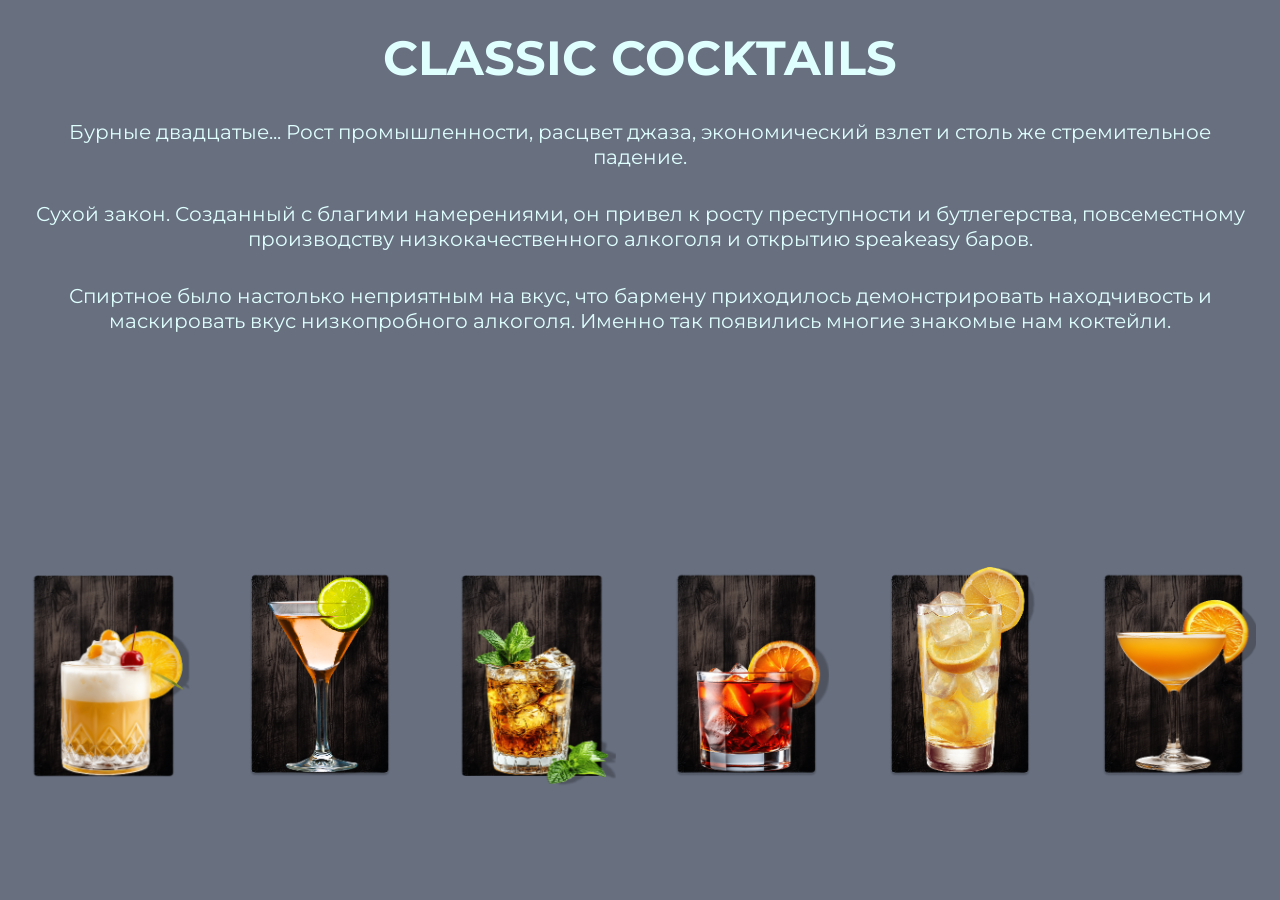
==== commit f5485473: "alfa 0.1" ====
--- a/cocktail_proj_2/index.html
+++ b/cocktail_proj_2/index.html
@@ -39,21 +39,23 @@
                     </article>
                 </div>
                 <div class=gallery>
-                    <button class="direction_butt left_butt"><svg xmlns="http://www.w3.org/2000/svg" width="32"
-                            height="32" viewBox="0 0 32 32">
-                            <path fill="#dbf5e8" fill-rule="evenodd"
-                                d="M12.5 15a.5.5 0 0 1-.5-.5v-13a.5.5 0 0 1 1 0v13a.5.5 0 0 1-.5.5M10 8a.5.5 0 0 1-.5.5H3.707l2.147 2.146a.5.5 0 0 1-.708.708l-3-3a.5.5 0 0 1 0-.708l3-3a.5.5 0 1 1 .708.708L3.707 7.5H9.5a.5.5 0 0 1 .5.5" />
-                        </svg>
-                    </button>
+                    <div class="direction_butt left_butt arrow">
+                        <div class="arrow-top"></div>
+                        <div class="arrow-bottom"></div>
+                    </div>
                     <div class="cocktails_gallery">
                         <div class="cocktails_ring">
                             <div class="cocktail_circle_block">
                                 <div class="flipper whiskey_sour">
                                     <img class="front" src="../img/classic_cocktails/cocktail_with_background/So.png"
                                         alt="cocktail">
-                                    <img class="back"
-                                        src="../img/classic_cocktails/cocktail_with_background/cocktail_background_back.png"
-                                        alt="">
+
+                                    <img class="back"
+                                        src="../img/classic_cocktails/cocktail_with_background/cocktail_background_back.png"
+                                        alt="">
+                                    <div class="ABV">
+                                        <p>ABV ~15–20%</p>
+                                    </div>
                                 </div>
                             </div>
                             <div class="cocktail_circle_block">
@@ -63,6 +65,9 @@
                                     <img class="back"
                                         src="../img/classic_cocktails/cocktail_with_background/cocktail_background_back.png"
                                         alt="">
+                                    <div class="ABV">
+                                        <p>ABV ~20–25%</p>
+                                    </div>
                                 </div>
                             </div>
                             <div class="cocktail_circle_block">
@@ -72,6 +77,9 @@
                                     <img class="back"
                                         src="../img/classic_cocktails/cocktail_with_background/cocktail_background_back.png"
                                         alt="">
+                                    <div class="ABV">
+                                        <p>ABV ~30–35%</p>
+                                    </div>
                                 </div>
                             </div>
                             <div class="cocktail_circle_block">
@@ -82,6 +90,9 @@
                                     <img class="back"
                                         src="../img/classic_cocktails/cocktail_with_background/cocktail_background_back.png"
                                         alt="">
+                                    <div class="ABV">
+                                        <p>ABV ~15–20%</p>
+                                    </div>
                                 </div>
 
                             </div>
@@ -92,6 +103,9 @@
                                     <img class="back"
                                         src="../img/classic_cocktails/cocktail_with_background/cocktail_background_back.png"
                                         alt="">
+                                    <div class="ABV">
+                                        <p>ABV ~10–15%</p>
+                                    </div>
                                 </div>
 
                             </div>
@@ -102,20 +116,21 @@
                                     <img class="back"
                                         src="../img/classic_cocktails/cocktail_with_background/cocktail_background_back.png"
                                         alt="">
-                                </div>
-                            </div>
-                        </div>
-                    </div>
-                    <button class="direction_butt right_butt"><svg xmlns="http://www.w3.org/2000/svg" width="32"
-                            height="32" viewBox="0 0 32 32">
-                            <path fill="#dbf5e8" fill-rule="evenodd"
-                                d="M12.5 15a.5.5 0 0 1-.5-.5v-13a.5.5 0 0 1 1 0v13a.5.5 0 0 1-.5.5M10 8a.5.5 0 0 1-.5.5H3.707l2.147 2.146a.5.5 0 0 1-.708.708l-3-3a.5.5 0 0 1 0-.708l3-3a.5.5 0 1 1 .708.708L3.707 7.5H9.5a.5.5 0 0 1 .5.5" />
-                        </svg>
-                    </button>
+                                    <div class="ABV">
+                                        <p>ABV ~25–30%</p>
+                                    </div>
+                                </div>
+                            </div>
+                        </div>
+                    </div>
+                    <div class="direction_butt right_butt arrow">
+                        <div class="arrow-top"></div>
+                        <div class="arrow-bottom"></div>
+                    </div>
                 </div>
             </main>
-
         </section>
+
         <section class="information">
             <div class="classic_cocktails_about">
                 <div class="daiquiri_about displayNone">
@@ -127,7 +142,8 @@
                                 Хотя импорт алкоголя и был под запретом, черный рынок процветал. Мелассу, которая
                                 используется для
                                 производства, ввозить было проще и дешевле, чем готовый продукт.
-                                О выдержке говорить не приходилось: ром получался откровенно гадкий. Одним из способов
+                                О выдержке говорить не приходилось: ром получался откровенно гадкий. Одним из
+                                способов
                                 все
                                 исправить был
                                 Дайкири.
@@ -172,7 +188,8 @@
                                 использовать их для производства коньячного дистиллята.
 
                                 Напиток не отличался изысканностью, но
-                                бармены пользовались новым для того времени рецептом коктейля Сайдкар, чтобы улучшить
+                                бармены пользовались новым для того времени рецептом коктейля Сайдкар, чтобы
+                                улучшить
                                 вкус
                                 напитка.
 
@@ -197,7 +214,8 @@
                             <span class="reciep-head">Рецепт коктейля Сайдкар</span>
                             <ul class="steps">
                                 <li>Сделай на коктейльном бокале сахарную окаемку</li>
-                                <li>Налей в шейкер лимонный cок 20 мл, воду без газа 15 мл и сахарный сироп 5 мл </li>
+                                <li>Налей в шейкер лимонный cок 20 мл, воду без газа 15 мл и сахарный сироп 5 мл
+                                </li>
                                 <li>Добавь ликер трипл сек 30 мл и коньяк 45 мл</li>
                                 <li>Наполни шейкер кубиками льда и взбей</li>
                                 <li>Перелей через стрейнер в охлажденный коктейльный бокал</li>
@@ -212,7 +230,8 @@
                         <div class="cocktail_information">
                             <H2>Том коллинз</H2>
                             <p>Идеальная замена джин-тоника, цитрусовый и освежающий Том Коллинз.
-                                Простой в приготовлении, этот коктейль легко маскировал вкус джина лимонным соком и был
+                                Простой в приготовлении, этот коктейль легко маскировал вкус джина лимонным соком и
+                                был
                                 популярен среди любителей джина того времени.</p>
                         </div>
                     </div>
@@ -275,7 +294,8 @@
                             <span class="reciep-head">Рецепт коктейля Виски Сауэр</span>
                             <ul class="steps">
                                 <li>Наполни рокс кубиками льда</li>
-                                <li>Налей в шейкер белок перепелиного яйца 25 мл, лимонный сок 30 мл, сахарный сироп 15
+                                <li>Налей в шейкер белок перепелиного яйца 25 мл, лимонный сок 30 мл, сахарный сироп
+                                    15
                                     мл и
                                     бурбон 50 мл</li>
                                 <li>Добавь ангостуру биттер 1 дэш </li>
@@ -294,7 +314,8 @@
                         <div class="cocktail_information">
                             <H2>Мятный Джулеп</H2>
                             <p>Главным героем среди алкогольных напитков был бурбон. Доступное сырье, понятный
-                                процесс производства и высокий спрос сделали бурбон самым популярным и дорогим алкоголем
+                                процесс производства и высокий спрос сделали бурбон самым популярным и дорогим
+                                алкоголем
                                 того
                                 времени.
                                 Мятный джулеп ассоциировался с изысканностью и богатством. В поп-культуре его часто
@@ -336,7 +357,8 @@
                                 заведений.
                                 Всего в городе
                                 насчитывалось от 30 до 100 тысяч спикизи баров.
-                                Коктейль Манхэттен занял свое место в меню не только из-за своего названия. Гармоничное
+                                Коктейль Манхэттен занял свое место в меню не только из-за своего названия.
+                                Гармоничное
                                 сочетание терпкого
                                 виски со сладостью красного вермута захватывало внимание гурманов.
                             </p>
@@ -369,21 +391,21 @@
             </div>
             <div class="inventory"></div>
         </section>
-        <section class="movie_cocktails_section">
-            <H1 style="color:forestgreen">COCKTAILS FROM MOVIES</H1>
-            <div class="coffee_beans">
-                <!-- <img src="../img/cocktail_proj_img/Coffee-Beans.png" alt="coffee_beans"> -->
-            </div>
+        <!-- <section class="movie_cocktails_section">
+            <H1 style="color:forestgreen">COCKTAILS FROM MOVIES</H1> -->
+        <!-- <div class="coffee_beans">
+                <img src="../img/cocktail_proj_img/Coffee-Beans.png" alt="coffee_beans">
+            </div> -->
+        <!-- <article class="movie_cocktail name">
+                <h2></h2>
+                <img src="../img/Bond.jpg" style="width: 100vw;" alt=""><img src="" alt="">
+            </article>
+
             <article class="movie_cocktail name">
                 <h2></h2>
                 <img src="" alt=""><img src="" alt="">
             </article>
-
-            <article class="movie_cocktail name">
-                <h2></h2>
-                <img src="" alt=""><img src="" alt="">
-            </article>
-        </section>
+        </section> -->
     </div>
     <script src="/cocktail_proj_2/script.js"></script>
 
--- a/cocktail_proj_2/style.css
+++ b/cocktail_proj_2/style.css
@@ -4,6 +4,77 @@
     box-sizing: border-box;
 }
 
+.arrow {
+
+    cursor: pointer;
+
+    left: 50%;
+    transform: translateY(-50%);
+    top: 50%;
+    transition: transform 0.1s;
+    width: 50px;
+}
+
+.left_butt {
+    transform: translateY(-50%) rotate(180deg);
+}
+
+
+.arrow-top,
+.arrow-bottom {
+    background-color: #666;
+    height: 2px;
+    left: 0;
+    position: absolute;
+    top: 50%;
+    width: 100%;
+}
+
+.arrow-top:after,
+.arrow-bottom:after {
+    background-color: #fff;
+    content: "";
+    height: 100%;
+    position: absolute;
+    top: 0;
+    transition: all 0.15s;
+}
+
+.arrow-top {
+    transform: rotate(45deg);
+    transform-origin: bottom right;
+}
+
+.arrow-top:after {
+    left: 100%;
+    right: 0;
+    transition-delay: 0s;
+}
+
+.arrow-bottom {
+    transform: rotate(-45deg);
+    transform-origin: top right;
+}
+
+.arrow-bottom:after {
+    left: 0;
+    right: 100%;
+    transition-delay: 0.15s;
+}
+
+.arrow:hover .arrow-top:after {
+    left: 0;
+    transition-delay: 0.15s;
+}
+
+.arrow:hover .arrow-bottom:after {
+    right: 0;
+    transition-delay: 0s;
+}
+
+/* .arrow:active {
+    transform: translateX(-50%) translateY(-50%) scale(0.9);
+} */
 
 
 
@@ -34,9 +105,17 @@
     text-align: center;
 }
 
+.sss {
+    background: none;
+    fill: red;
+}
+
 .grid-box {
+    /* gap: 2rem;
     display: grid;
-    grid-template-rows: repeat(3, 1fr);
+    grid-template-rows: 100vh 0 auto;
+    transition: grid-template-rows 0.3s ease; */
+    position: relative;
 }
 
 .classic_cocktails_section {
@@ -77,7 +156,7 @@
 }
 
 .prohibition_text__information {
-    font-size: clamp(0.5rem, 1.5vw, 3rem);
+    font-size: clamp(0.5rem, 1.6vw, 3rem);
     margin: 1rem;
 
 }
@@ -154,9 +233,25 @@
     align-items: center;
 }
 
+
+@keyframes flexSize {
+    0% {
+        height: 0vh;
+    }
+
+    100% {
+        height: 50vh;
+    }
+}
+
+.scaleup{
+    grid-template-rows: 100vh 50vh auto;
+
+}
+
 .information {
-
-    font-size: clamp(0.2rem, 1vh, 3rem);
+    position: absolute;
+    font-size: clamp(0.2rem, 2vh, 3rem);
 }
 
 .cocktail__history_img {
@@ -174,14 +269,14 @@
     animation: disappear 0.5s ease;
 }
 
-.shiftBot {
+/* .shiftBot {
     animation: shiftBot 0.5s ease;
 }
 
 .shiftTop {
     animation: shiftTop 1s ease;
 
-}
+} */
 
 .cocktail_reciep_and_history {
     display: flex;
@@ -244,14 +339,15 @@
     position: relative;
     transform-style: preserve-3d;
     transition: transform 0.5s ease;
+    display: flex;
+    align-items: center;
+
 }
 
 
 .cocktail_circle_block.flipped .flipper {
     transform: rotateY(180deg);
 }
-
-
 
 .front,
 .back {
@@ -263,23 +359,48 @@
     object-fit: cover;
 
 }
-
-.back {
+.ABV{
+    position: absolute;
+    backface-visibility: hidden;
+    display: flex;
+    place-items: center;
+    text-align: center;
+    font-size: clamp(1rem, 2.5vh, 3rem);
+    color: white;
+    transform: translateX(-50%);
+
+
+
+}
+
+
+
+.back,
+.ABV {
     transform: rotateY(180deg);
 }
 
 .cocktail_circle_block:hover {
     transform: scale(1.05);
-    box-shadow: 0 12px 20px rgba(0, 123, 255, 0.3);
+    box-shadow: inset 0 6px 10px rgba(108, 123, 141, 0.582);
     transition: transform 0.3s ease, box-shadow 0.3s ease;
 }
 
 
-.movie_cocktails_section {
-    animation: shiftTop 0.5s ease;
-}
-
-
+/* .movie_cocktails_section {
+    filter: blur(35px);
+}
+
+.movie_animation_appear{
+    animation: shiftTop 0.5s ease forwards;
+}
+.movie_animation_disappear{
+    animation: shiftBot, 0.5s ease forwards;
+} */
+
+.direction_butt {
+    display: none;
+}
 
 @media (max-width: 1600px) {
     .cocktail__history_img {
@@ -297,24 +418,9 @@
 
 @media screen and (max-width: 600px) {
 
-    /* .cocktails_ring {
-        gap: 4rem;
-        width: max-content;
-
-        left: 50%;
-        transform: translateX(-50%);
-
-
-    }
-
-    .cocktail_circle_block {
-        margin: 0;
-        height: 45vh;
-
-    } */
-    .gallery{
+    .gallery {
         position: relative;
-
+        display: flex;
         align-items: center;
         justify-content: center;
     }
@@ -328,22 +434,31 @@
         overflow-x: scroll;
         scroll-behavior: smooth;
         scroll-snap-type: x mandatory;
-        transform: translateX(-50%);
-        left: 50%;
+        /* transform: translateX(-50%);
+        left: 50%; */
     }
 
     .cocktails_ring {
         display: flex;
         width: max-content;
+        left: 5%;
+    }
+    .cocktail_reciep_and_history{
+        flex-direction: row;
+        flex-wrap: wrap;
+    }
+    .history,
+    .reciep {
+        position: relative;
+        width: 100vw;
+        height: 50vh;
+        margin: 1rem 0;
+    }
+    .cocktail_circle_block {
         left: 0;
-    }
-
-    .cocktail_circle_block {
-
-        width: 56vw;
-
+        width: 35vw;
         margin: 0 1rem;
-
+        scroll-snap-align: center;
         cursor: pointer;
     }
 
@@ -353,32 +468,17 @@
         height: 100%;
     }
 
-}
-.direction_butt{
-    position: relative;
-}
-.left_butt{
-    transform: rotate(180deg);
-
-}
-
-/* .cocktails_gallery::after {
-    content: url("data:image/svg+xml,%3Csvg xmlns='http://www.w3.org/2000/svg' width='16' height='16' viewBox='0 0 16 16'%3E%3Cpath fill='%23dbf5e8' fill-rule='evenodd' d='M12.5 15a.5.5 0 0 1-.5-.5v-13a.5.5 0 0 1 1 0v13a.5.5 0 0 1-.5.5M10 8a.5.5 0 0 1-.5.5H3.707l2.147 2.146a.5.5 0 0 1-.708.708l-3-3a.5.5 0 0 1 0-.708l3-3a.5.5 0 1 1 .708.708L3.707 7.5H9.5a.5.5 0 0 1 .5.5'/%3E%3C/svg%3E");
-    align-items: center;
-    justify-content: center;
-    width: 140px;
-    height: 140px;
-    position: absolute;
-    top: 50%;
-    left: 50%;
-    transform: translate(-50%, -50%) rotate(180deg);
-
-}
-
-.cocktails_gallery::before {
-
-    content: url("data:image/svg+xml,%3Csvg xmlns='http://www.w3.org/2000/svg' width='16' height='16' viewBox='0 0 16 16'%3E%3Cpath fill='%23dbf5e8' fill-rule='evenodd' d='M12.5 15a.5.5 0 0 1-.5-.5v-13a.5.5 0 0 1 1 0v13a.5.5 0 0 1-.5.5M10 8a.5.5 0 0 1-.5.5H3.707l2.147 2.146a.5.5 0 0 1-.708.708l-3-3a.5.5 0 0 1 0-.708l3-3a.5.5 0 1 1 .708.708L3.707 7.5H9.5a.5.5 0 0 1 .5.5'/%3E%3C/svg%3E");
-    top: 50%;
-} */
+    .direction_butt {
+        display: block;
+    }
+
+    .left_butt {
+        display: none;
+    }
+}
+
+.left_butt {}
+
+
 
 @media screen and (orientation: landscape) {}
